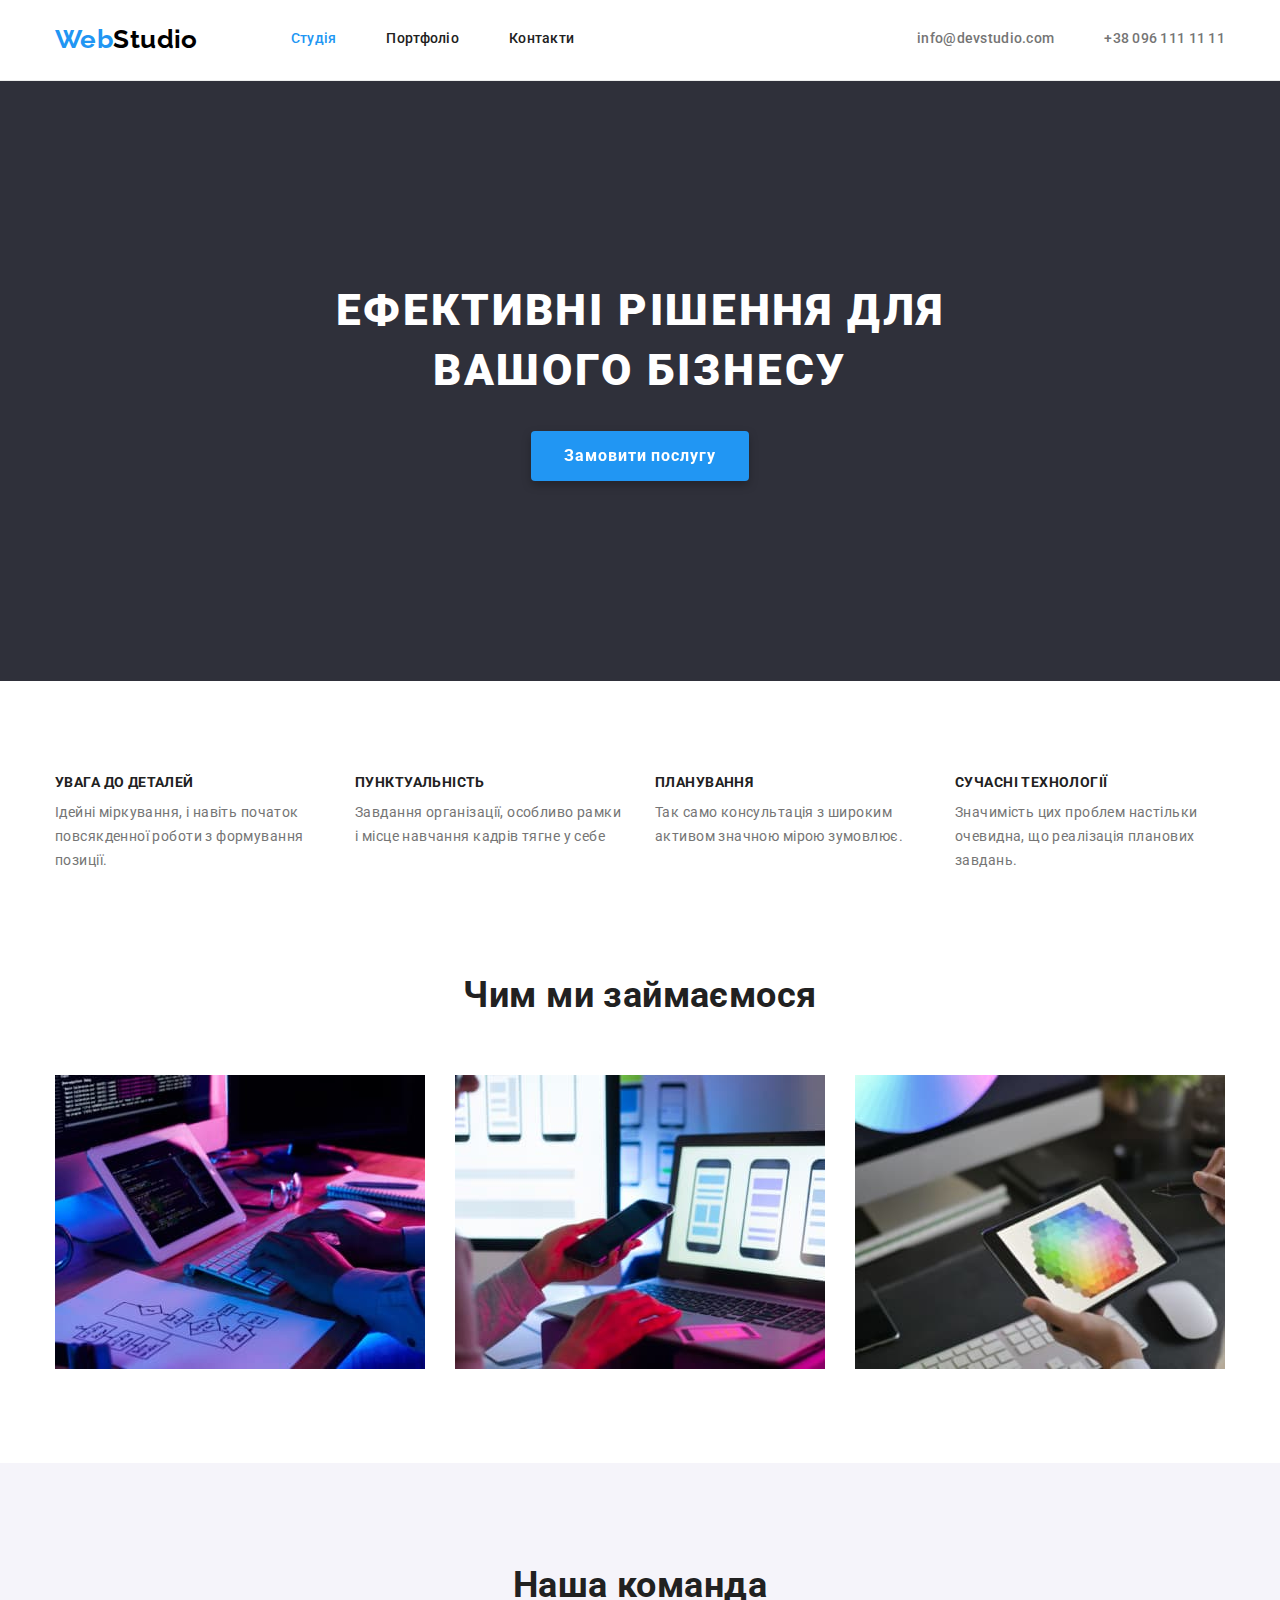
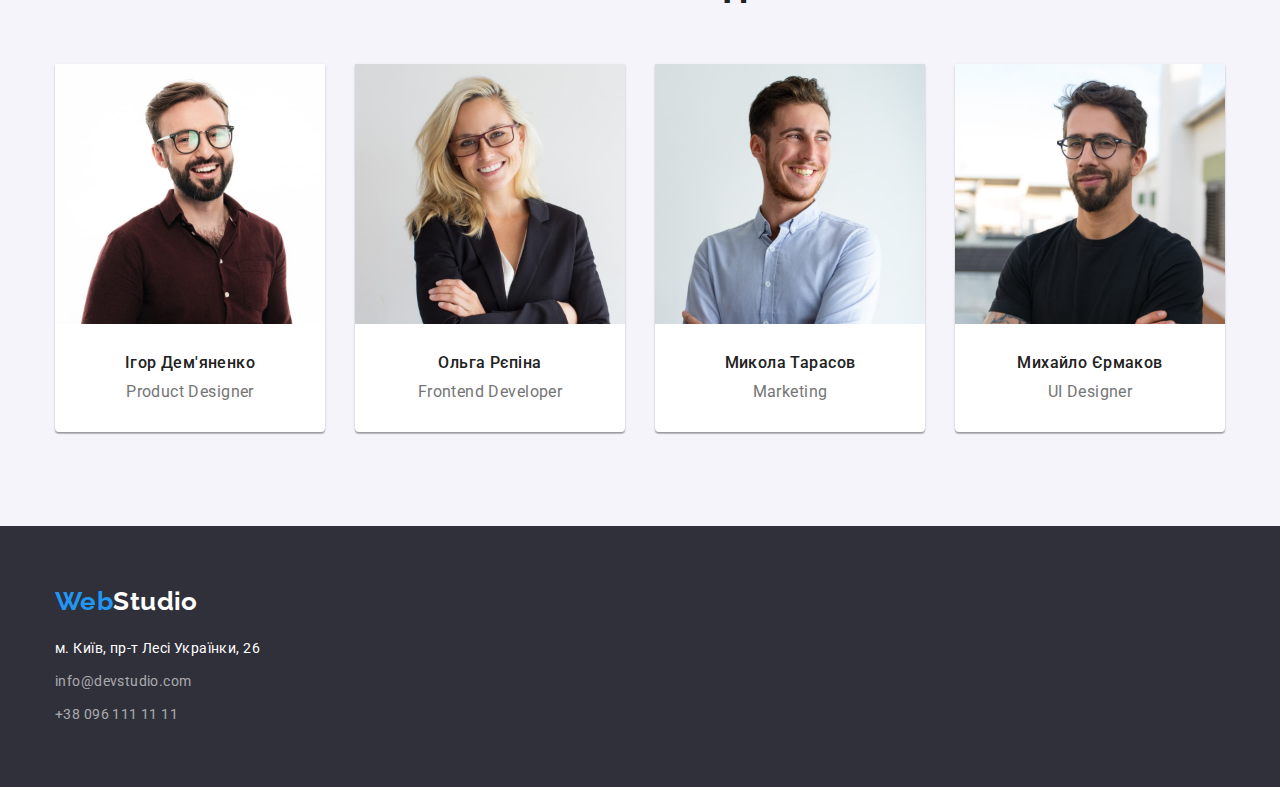
==== index.html @ bf93a86b "Initial commit" ====
<!DOCTYPE html>
<html lang="uk">
  <head>
    <meta charset="UTF-8" />
    <meta http-equiv="X-UA-Compatible" content="IE=edge" />
    <meta name="viewport" content="width=device-width, initial-scale=1.0" />
    <title>WebStudio</title>
    <link rel="preconnect" href="https://fonts.googleapis.com" />
    <link rel="preconnect" href="https://fonts.gstatic.com" crossorigin />
    <link
      href="https://fonts.googleapis.com/css2?family=Raleway:wght@700&family=Roboto:wght@400;500;700;900&display=swap"
      rel="stylesheet"
    />
    <link
      rel="stylesheet"
      href="https://cdnjs.cloudflare.com/ajax/libs/modern-normalize/1.1.0/modern-normalize.min.css"
    />
    <link rel="stylesheet" href="./css/styles.css" />
  </head>
  <body>
    <!-- Шапка сайту -->
    <header class="header">
      <div class="container header-items">
        <nav class="site-nav">
          <a href="./index.html" class="logo-header link"
            >Web<span class="logo-black">Studio</span></a
          >
          <ul class="site-nav-list list">
            <li class="site-nav-item">
              <a class="site-nav-link link current" href="./index.html"
                >Студія</a
              >
            </li>
            <li class="site-nav-item">
              <a class="site-nav-link link" href="./portfolio.html"
                >Портфоліо</a
              >
            </li>
            <li class="site-nav-item">
              <a class="site-nav-link link" href="">Контакти</a>
            </li>
          </ul>
        </nav>

        <ul class="contacts list">
          <li class="contact-item">
            <a class="contact-link link" href="mailto:info@devstudio.com"
              >info@devstudio.com</a
            >
          </li>
          <li class="contact-item">
            <a class="contact-link link" href="tell:+380961111111"
              >+38 096 111 11 11</a
            >
          </li>
        </ul>
      </div>
    </header>

    <!-- Основний і унікальний контент -->
    <main>
      <section class="hero section">
        <div class="container">
          <h1 class="hero-title">Ефективні рішення для вашого бізнесу</h1>
          <button type="button" class="btn hero-button">
            Замовити послугу
          </button>
        </div>
      </section>

      <section class="section">
        <div class="container">
          <h2 class="section-title visually-hidden">Наші переваги</h2>
          <ul class="features list">
            <li class="features-item">
              <h3 class="features-title">УВАГА ДО ДЕТАЛЕЙ</h3>
              <p class="features-text">
                Ідейні міркування, і навіть початок повсякденної роботи з
                формування позиції.
              </p>
            </li>
            <li class="features-item">
              <h3 class="features-title">ПУНКТУАЛЬНІСТЬ</h3>
              <p class="features-text">
                Завдання організації, особливо рамки і місце навчання кадрів
                тягне у себе
              </p>
            </li>
            <li class="features-item">
              <h3 class="features-title">ПЛАНУВАННЯ</h3>
              <p class="features-text">
                Так само консультація з широким активом значною мірою зумовлює.
              </p>
            </li>
            <li class="features-item">
              <h3 class="features-title">СУЧАСНІ ТЕХНОЛОГІЇ</h3>
              <p class="features-text">
                Значимість цих проблем настільки очевидна, що реалізація
                планових завдань.
              </p>
            </li>
          </ul>
        </div>
      </section>

      <section class="section work">
        <div class="container">
          <h2 class="section-title">Чим ми займаємося</h2>
          <ul class="work-list list">
            <li class="work-item">
              <img
                src="./images/box-1.jpg"
                alt="пише код на комп'ютері"
                width="370"
              />
            </li>
            <li class="work-item">
              <img
                src="./images/box-2.jpg"
                alt="обирає мобільний інтерфейс"
                width="370"
              />
            </li>
            <li class="work-item">
              <img
                src="./images/box-3.jpg"
                alt="обирає колір на планшеті"
                width="370"
              />
            </li>
          </ul>
        </div>
      </section>

      <section class="section team">
        <div class="container">
          <h2 class="section-title">Наша команда</h2>
          <ul class="team-list list">
            <li class="team-item">
              <img
                class="team-img"
                src="./images/team-1.jpg"
                alt="фото 1"
                width="270"
              />
              <div class="team-card">
                <h3 class="team-name">Ігор Дем'яненко</h3>
                <p class="team-title" lang="en">Product Designer</p>
              </div>
            </li>
            <li class="team-item">
              <img
                class="team-img"
                src="./images/team-2.jpg"
                alt="фото 2"
                width="270"
              />
              <div class="team-card">
                <h3 class="team-name">Ольга Рєпіна</h3>
                <p class="team-title" lang="en">Frontend Developer</p>
              </div>
            </li>
            <li class="team-item">
              <img
                class="team-img"
                src="./images/team-3.jpg"
                alt="фото 3"
                width="270"
              />
              <div class="team-card">
                <h3 class="team-name">Микола Тарасов</h3>
                <p class="team-title" lang="en">Marketing</p>
              </div>
            </li>
            <li class="team-item">
              <img
                class="team-img"
                src="./images/team-4.jpg"
                alt="фото 4"
                width="270"
              />
              <div class="team-card">
                <h3 class="team-name">Михайло Єрмаков</h3>
                <p class="team-title" lang="en">UI Designer</p>
              </div>
            </li>
          </ul>
        </div>
      </section>
    </main>

    <!-- Футер -->
    <footer class="footer">
      <div class="container">
        <a href="./index.html" class="logo-footer link"
          >Web<span class="logo-white">Studio</span></a
        >
        <address class="address">
          <ul class="address-list list">
            <li class="address-item">
              <a
                class="address-link primary link"
                href="https://goo.gl/maps/5jb4CAZ57KKGYozQA"
                target="_blank"
                rel="noopener noreferrer nofollow"
                >м. Київ, пр-т Лесі Українки, 26</a
              >
            </li>
            <li class="address-item">
              <a
                class="address-link secondary link"
                href="mailto:info@devstudio.com"
                >info@devstudio.com</a
              >
            </li>
            <li class="address-item">
              <a class="address-link secondary link" href="tell:+380961111111"
                >+38 096 111 11 11</a
              >
            </li>
          </ul>
        </address>
      </div>
    </footer>
  </body>
</html>
---- css/styles.css ----
:root {
  --header-bg: #ffffff;
  --header-frame: #ececec;
  --logo-black: #000000;
  --primary-text-color: #757575;
  --secondary-text-color: #212121;
  --accent-color: #2196f3;
  /* --figma-bg: #f5f5f5; */
  --secondary-bg: #f5f4fa;
  --container-bg: #eeeeee;
  --footer-bg: #2f303a;
  --text-footer-color: rgba(255, 255, 255, 0.6);
}

/* * {
  outline: 1px solid tomato;
} */

body {
  background-color: var(--header-bg);
  color: var(--primary-text-color);

  font-family: Roboto, sans-serif;
  font-size: 14px;
  letter-spacing: 0.03em;
}

/* класи утиліти */

.container {
  width: 1200px;
  padding: 0 15px;
  margin: 0 auto;
}

h1,
h2,
h3,
h4,
h5,
h6,
p {
  margin: 0;
}

ul,
ol {
  margin: 0;
  padding-left: 0;
}

img {
  display: block;
}

.list {
  list-style: none;
}

.link {
  text-decoration: none;
}

.visually-hidden {
  position: absolute;
  width: 1px;
  height: 1px;
  margin: -1px;
  border: 0;
  padding: 0;

  white-space: nowrap;
  clip-path: inset(100%);
  clip: rect(0 0 0 0);
  overflow: hidden;
}

.btn {
  display: inline-block;
  border: 1px solid transparent;
  border-radius: 4px;

  font-family: inherit;
  font-size: 16px;
  text-align: center;
  cursor: pointer;
}

.section {
  padding-top: 94px;
  padding-bottom: 94px;
  background-color: var(--header-bg);
}

/* хедер */
.header {
  background-color: var(--header-bg);
  border-bottom: 1px solid var(--header-frame);
  padding-top: 24px;
  padding-bottom: 25px;
}

.header-items {
  display: flex;
  justify-content: space-between;
  align-items: center;
}

/* логотип */

.logo-header {
  display: block;
  margin-right: 93px;

  font-family: Raleway, sans-serif;
  color: var(--accent-color);
  font-weight: 700;
  font-size: 26px;
  line-height: 1.19;
}

.logo-black {
  color: var(--logo-black);
}

/* навігація і контакти */

.site-nav {
  display: flex;
  align-items: center;
}

.site-nav-list {
  display: flex;
  gap: 50px;
}

/* .site-nav-item:not(:last-child) {
  margin-right: 50px;
} */

.site-nav-link.link {
  display: block;

  color: var(--secondary-text-color);
  font-weight: 500;
  line-height: 1.14;
  letter-spacing: 0.02em;
  /* padding-top: 7.5px;
  padding-bottom: 7.5px; */
}

.site-nav-link:hover,
.site-nav-link:focus {
  color: var(--accent-color);
}

.site-nav-link.current {
  color: var(--accent-color);
}

.contacts {
  display: flex;
  gap: 50px;
}

/* .contact-item:not(:last-child) {
  margin-right: 50px;
} */

.contact-link {
  display: block;
  /* padding-top: 32px;
  padding-bottom: 32px; */

  color: var(--primary-text-color);
  font-weight: 500;
  line-height: 1.14;
  letter-spacing: 0.02em;
}

.contact-link:hover,
.contact-link:focus {
  color: var(--accent-color);
}

/* секція hero */

.hero {
  background-color: var(--footer-bg);
  text-align: center;
  padding-top: 200px;
  padding-bottom: 200px;
}

.hero-title {
  margin-bottom: 30px;
  width: 696px;
  margin-left: auto;
  margin-right: auto;

  color: var(--header-bg);
  font-weight: 900;
  font-size: 44px;
  line-height: 1.36;
  letter-spacing: 0.06em;
  text-transform: uppercase;
}

.hero-button {
  padding: 10px 32px;
  min-width: 216px;
  margin: 0 auto;

  background-color: var(--accent-color);
  color: var(--header-bg);
  /* box-shadow: 0px 4px 4px rgba(0, 0, 0, 0.15); */
  filter: drop-shadow(0px 4px 4px rgba(0, 0, 0, 0.25));

  font-weight: 700;
  line-height: 1.8;
  display: flex;
  letter-spacing: 0.06em;
}

/* секції Наші переваги і Чим ми займаємося */

.section-title {
  margin-bottom: 50px;

  color: var(--secondary-text-color);
  font-size: 36px;
  line-height: 1.6;
  text-align: center;
}

.features {
  display: flex;
  gap: 30px;
}

.features-item {
  max-width: 270px;
}

.features-title {
  margin-bottom: 10px;
  color: var(--secondary-text-color);
  font-size: 14px;
  line-height: 1.14;
  text-transform: uppercase;
}

.features-text {
  line-height: 1.71;
}

.section.work {
  padding-top: 0;
}

.work-list {
  display: flex;
  gap: 30px;
}

/* секція Команда */

.section.team {
  background-color: var(--secondary-bg);
}

.team-list {
  display: flex;
  gap: 30px;
}

.team-item {
  background-color: var(--header-bg);
  box-shadow: 0px 1px 3px rgba(0, 0, 0, 0.12), 0px 1px 1px rgba(0, 0, 0, 0.14),
    0px 2px 1px rgba(0, 0, 0, 0.2);
  border-radius: 0px 0px 4px 4px;
}

.team-card {
  padding-top: 30px;
  padding-bottom: 30px;
  text-align: center;
}

.team-name {
  margin-bottom: 10px;
  color: var(--secondary-text-color);
  font-weight: 500;
  font-size: 16px;
  line-height: 1.18;
  /* text-align: center; */
}

.team-title {
  font-size: 16px;
  line-height: 1.18;
  /* text-align: center; */
}

/* секція Портфоліо */

.projects-filter {
  display: flex;
  justify-content: center;
  gap: 8px;
  margin-bottom: 50px;
}

/* .projects-item-button:not(:last-child) {
    margin-right: 8px;
  } */

.projects-button {
  padding: 6px 22px;
  min-width: fit-content;

  background-color: var(--secondary-bg);
  color: var(--secondary-text-color);
  font-weight: 500;
  line-height: 1.6;
  letter-spacing: 0.03em;
}

.projects-button:hover,
.projects-button:focus {
  box-shadow: 0px 4px 4px rgba(0, 0, 0, 0.25);
}

.projects-button.current {
  background-color: var(--accent-color);
  color: var(--header-bg);
}

.project-list {
  display: flex;
  flex-wrap: wrap;
  gap: 30px;
}

.project-item {
  flex-basis: ((100%-60px)-3);
}

.project-item:hover,
.project-item:focus {
  filter: drop-shadow(0px 4px 4px rgba(0, 0, 0, 0.25))
    drop-shadow(0px 4px 4px rgba(0, 0, 0, 0.25));
}

.project-link {
  display: block;
}

.project-description {
  padding: 20px 24px;
  border: 1px solid var(--container-bg);
  border-top: transparent;
  background-color: var(--header-bg);
}

.project-title {
  margin-bottom: 4px;
  color: var(--secondary-text-color);
  font-size: 18px;
  line-height: 2;
  letter-spacing: 0.06em;
}

.project-type {
  font-size: 16px;
  line-height: 1.8;
  color: var(--primary-text-color);
}

/* футер */

.footer {
  padding-top: 60px;
  padding-bottom: 60px;
  background-color: var(--footer-bg);
}

.logo-footer {
  display: block;
  margin-bottom: 20px;

  font-family: Raleway, sans-serif;
  color: var(--accent-color);
  font-weight: 700;
  font-size: 26px;
  line-height: 1.19;
}

.logo-white {
  color: var(--header-bg);
}

.address-item:not(:last-child) {
  margin-bottom: 9px;
}

.address-link {
  font-style: normal;
  line-height: 1.71;
}

.address-link.primary {
  color: var(--header-bg);
}

.address-link.secondary {
  color: var(--text-footer-color);
}

.address-link.primary:hover,
.address-link.primary:focus {
  color: var(--accent-color);
}

.address-link.secondary:hover,
.address-link.secondary:focus {
  color: var(--accent-color);
}
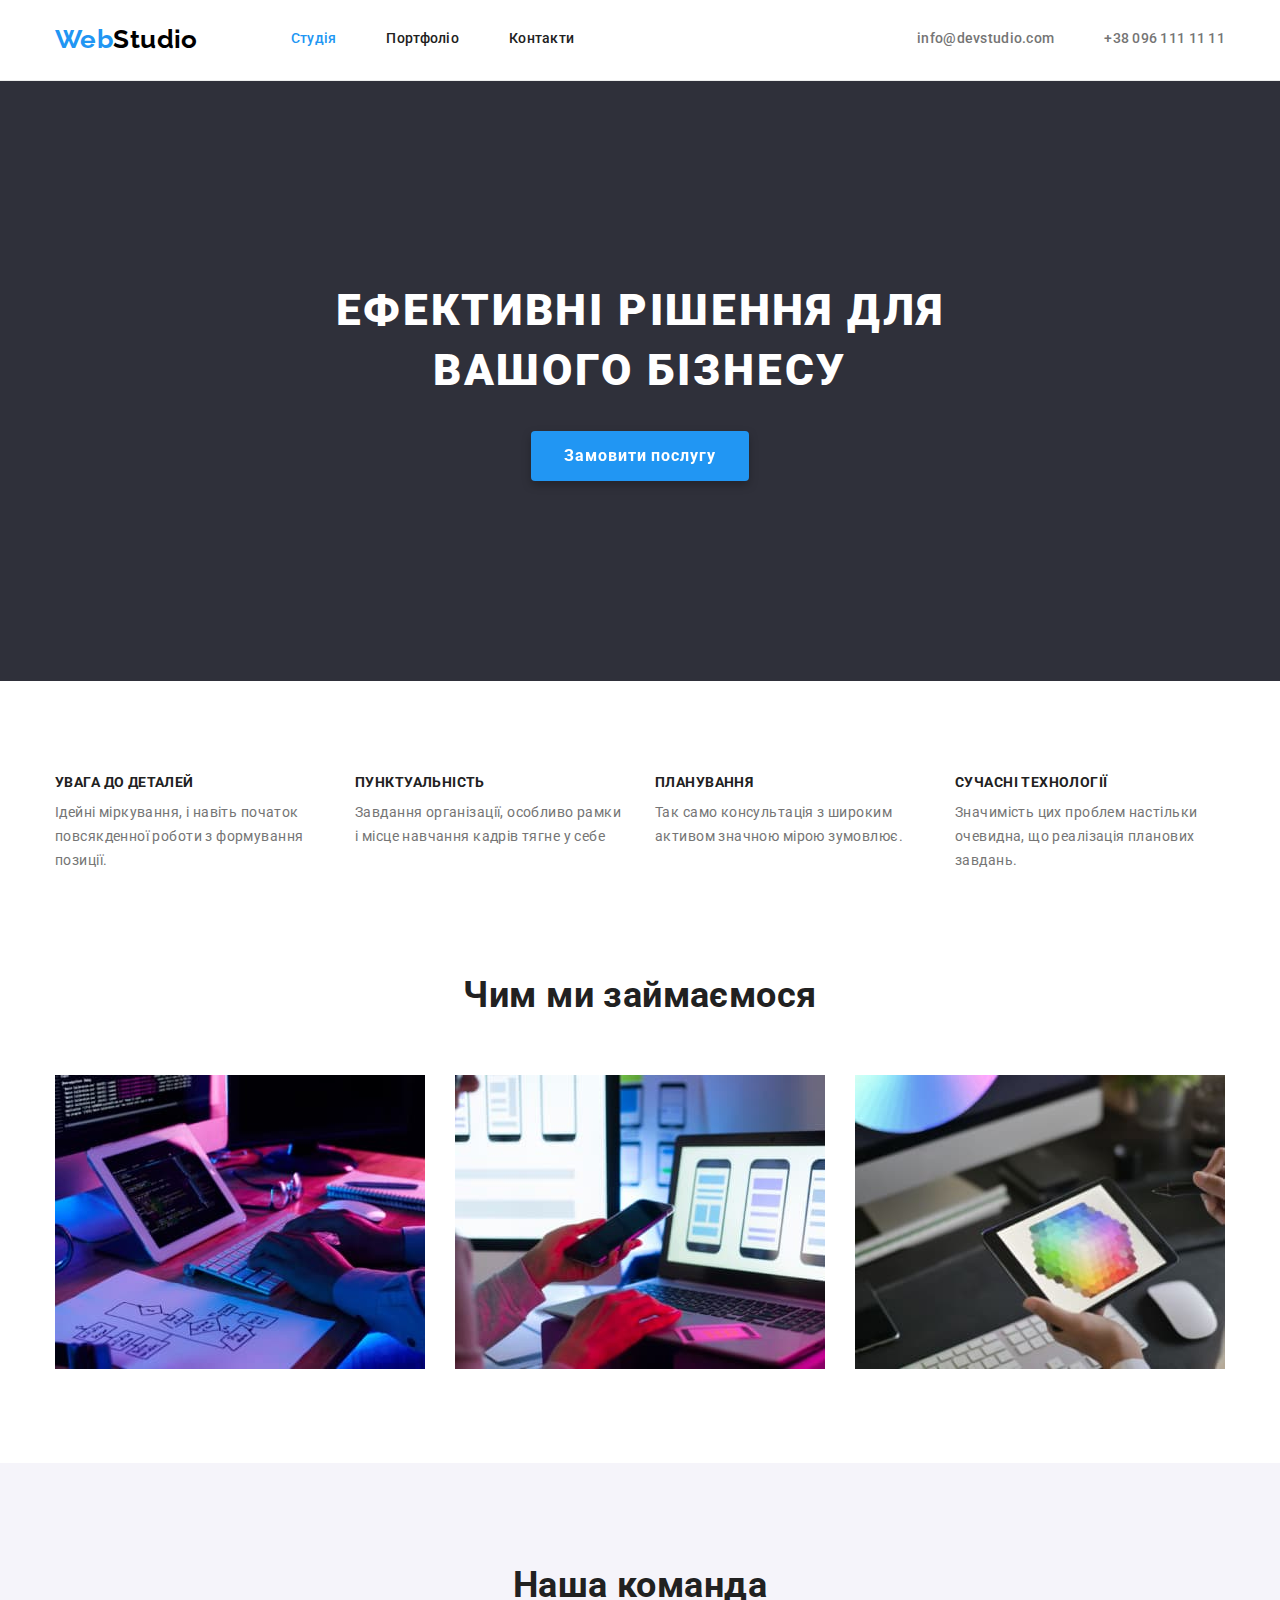
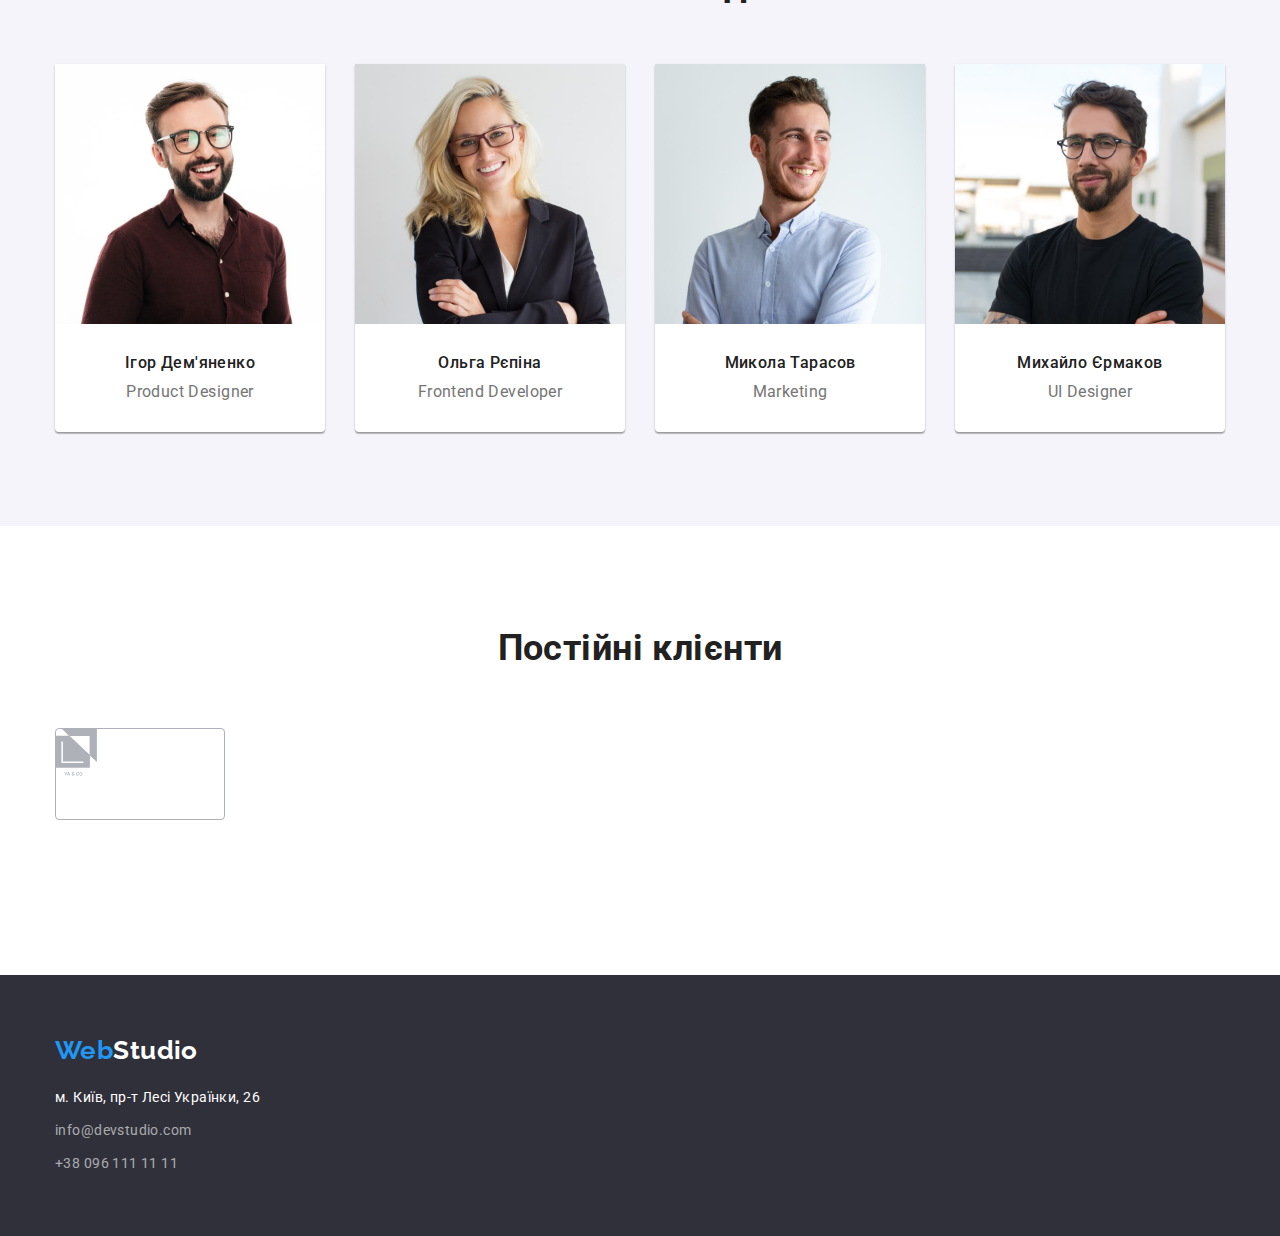
==== commit b52aca02: "Додає секцію Клієнти" ====
--- a/index.html
+++ b/index.html
@@ -187,6 +187,57 @@
           </ul>
         </div>
       </section>
+      <section class="section clients">
+        <div class="container">
+          <h2 class="section-title">Постійні клієнти</h2>
+          <ul class="clients-list list">
+            <li class="client-item">
+              <a href=" ">
+                <div class="client-box">
+                  <svg class="client-icon" width="41" height="47">
+                    <use href="./images/symbol-defs.svg#icon-client-1"></use>
+                  </svg>
+                </div>
+              </a>
+            </li>
+            <li>
+              <a href="">
+                <div>
+                  <svg></svg>
+                </div>
+              </a>
+            </li>
+            <li>
+              <a href="">
+                <div>
+                  <svg></svg>
+                </div>
+              </a>
+            </li>
+            <li>
+              <a href="">
+                <div>
+                  <svg></svg>
+                </div>
+              </a>
+            </li>
+            <li>
+              <a href="">
+                <div>
+                  <svg></svg>
+                </div>
+              </a>
+            </li>
+            <li>
+              <a href="">
+                <div>
+                  <svg></svg>
+                </div>
+              </a>
+            </li>
+          </ul>
+        </div>
+      </section>
     </main>
 
     <!-- Футер -->
--- a/css/styles.css
+++ b/css/styles.css
@@ -303,6 +303,22 @@
   /* text-align: center; */
 }
 
+/* клієнти */
+
+.clients-list {
+  display: flex;
+}
+
+.client-item {
+}
+
+.client-box {
+  width: 170px;
+  height: 92px;
+  border: 1px solid #afb1b8;
+  border-radius: 4px;
+}
+
 /* секція Портфоліо */
 
 .projects-filter {
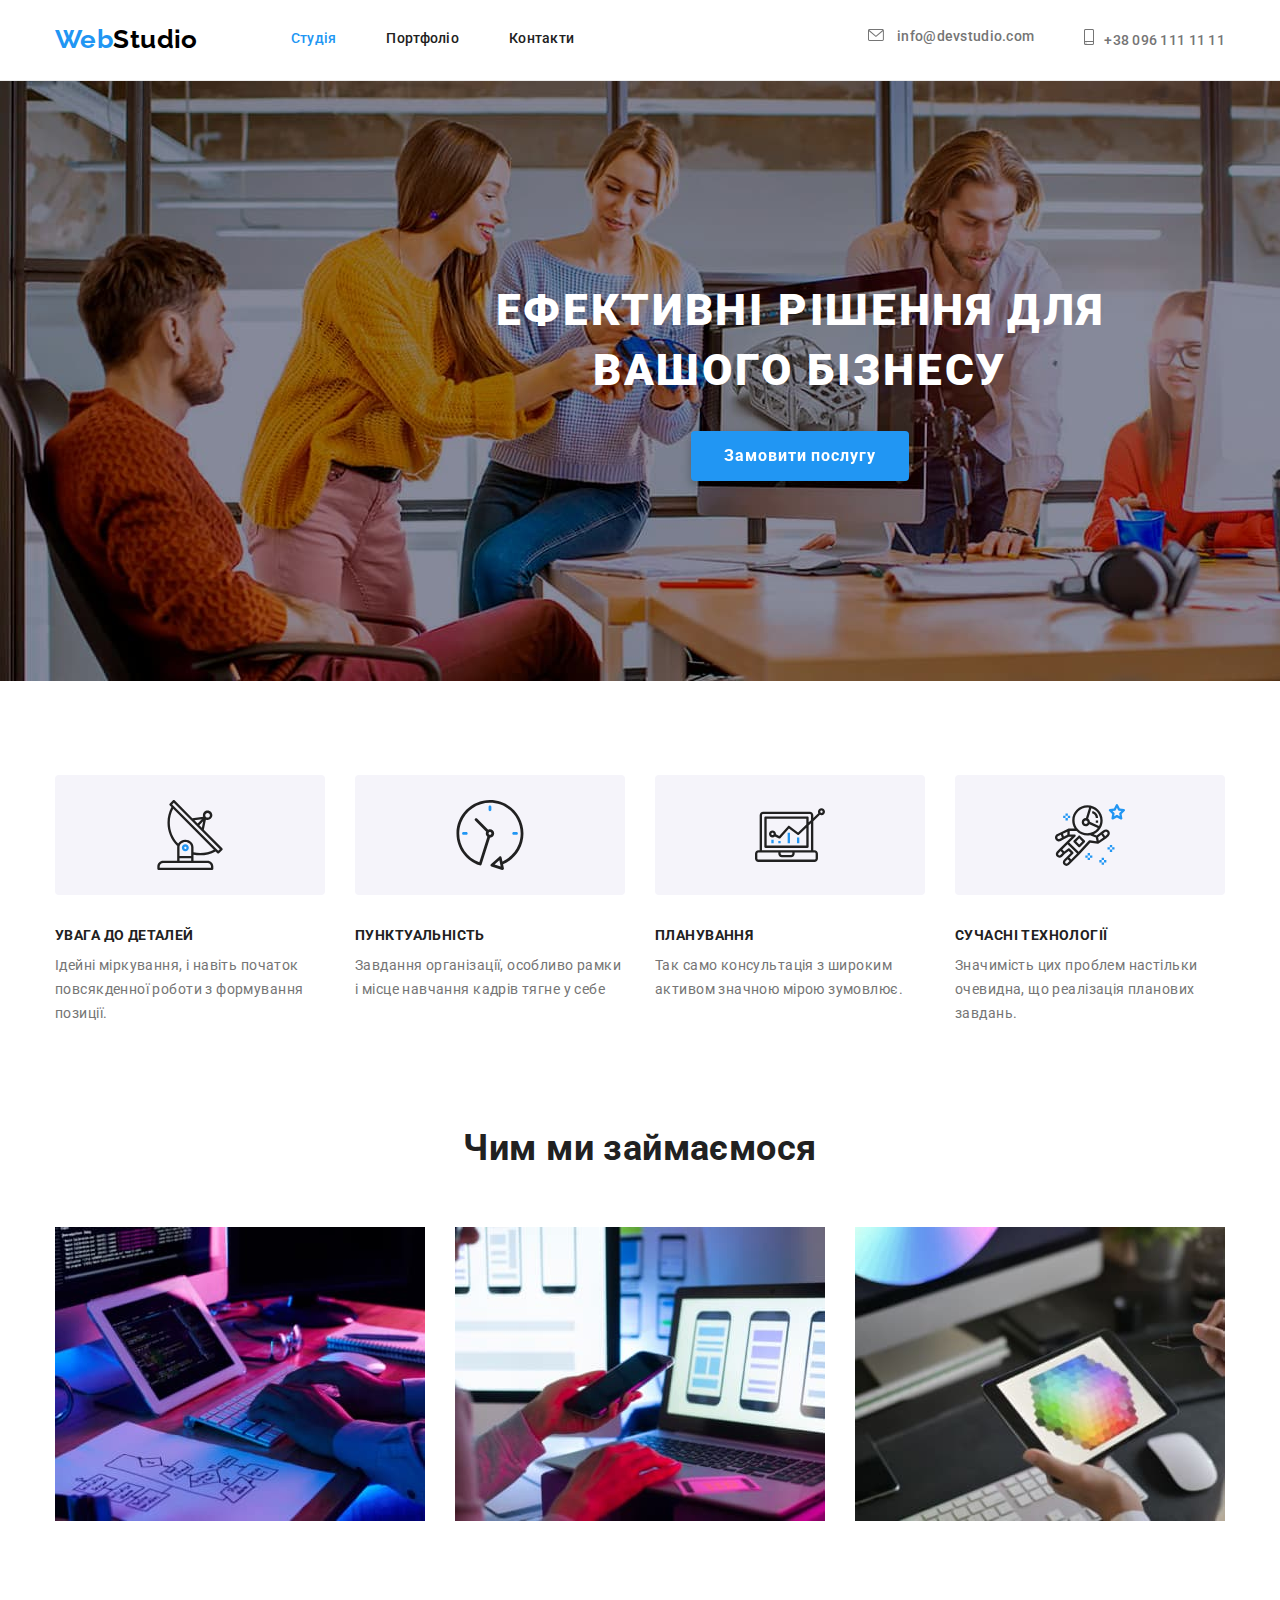
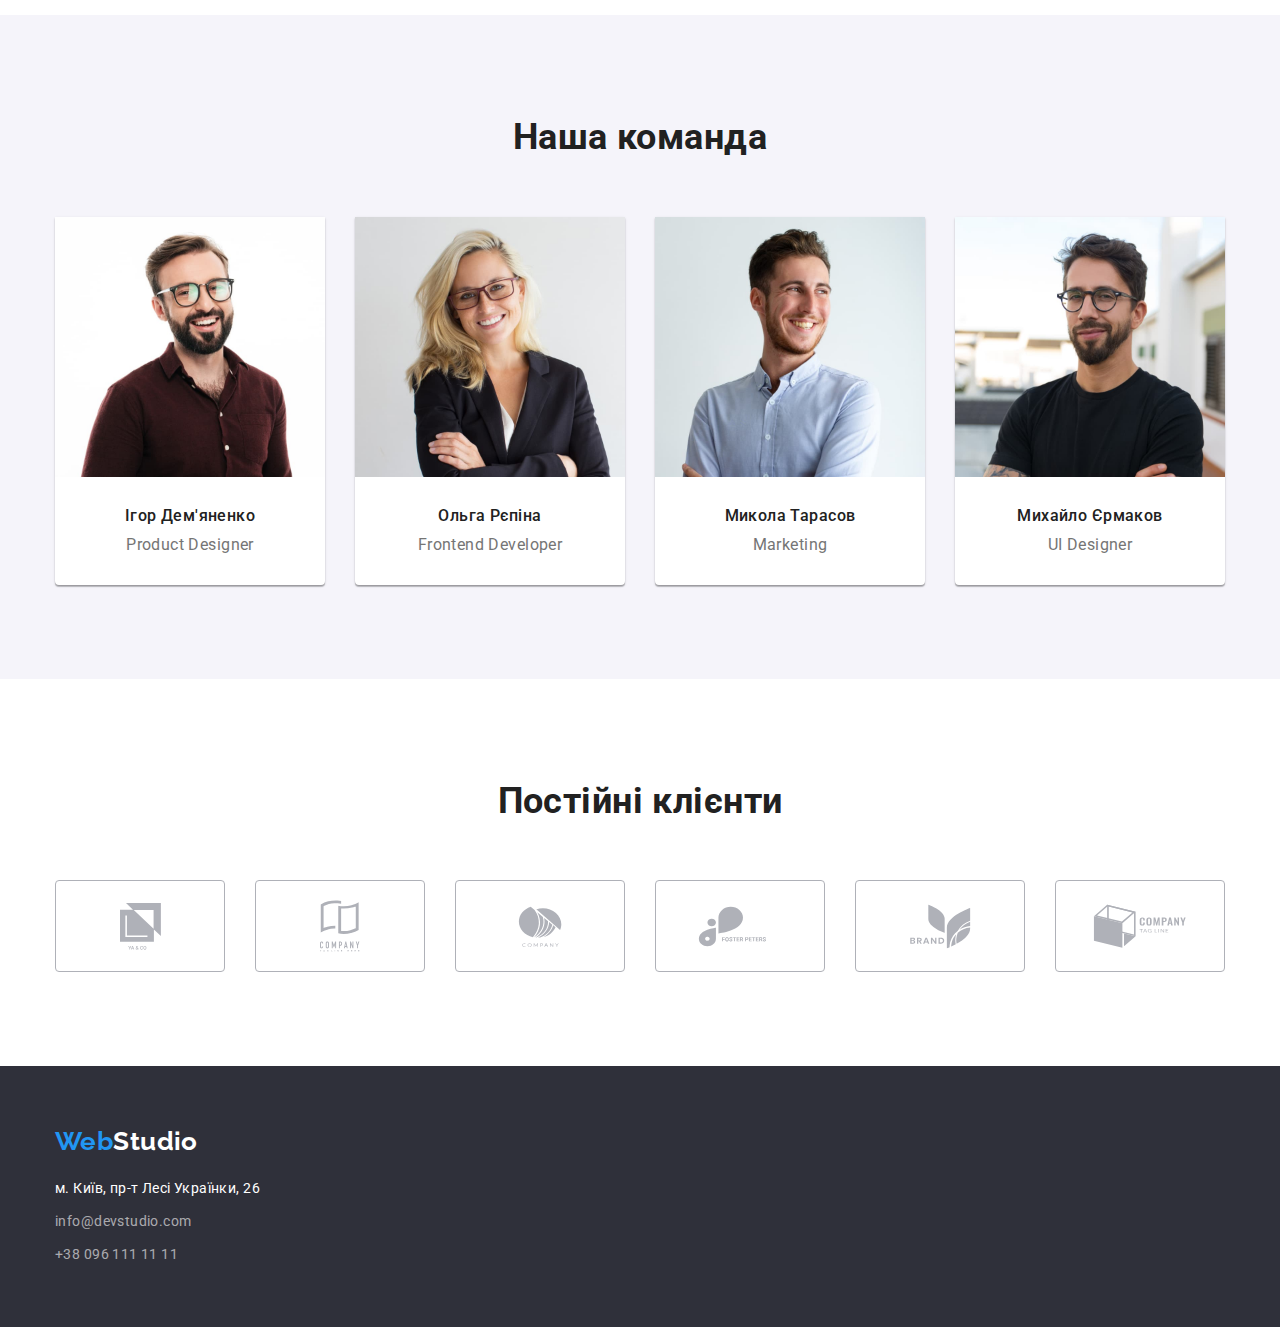
==== commit 516f62ec: "Додає header, features, clients" ====
--- a/index.html
+++ b/index.html
@@ -45,11 +45,16 @@
         <ul class="contacts list">
           <li class="contact-item">
             <a class="contact-link link" href="mailto:info@devstudio.com"
-              >info@devstudio.com</a
+              ><svg class="contact-icon" width="16" height="12">
+                <use href="./images/symbol-defs.svg#icon-envelope"></use>
+              </svg>
+              info@devstudio.com</a
             >
           </li>
           <li class="contact-item">
             <a class="contact-link link" href="tell:+380961111111"
+              ><svg class="contact-icon" width="10" height="16">
+                <use href="./images/symbol-defs.svg#icon-smartphone"></use></svg
               >+38 096 111 11 11</a
             >
           </li>
@@ -59,8 +64,8 @@
 
     <!-- Основний і унікальний контент -->
     <main>
-      <section class="hero section">
-        <div class="container">
+      <section class="hero">
+        <div class="thumb">
           <h1 class="hero-title">Ефективні рішення для вашого бізнесу</h1>
           <button type="button" class="btn hero-button">
             Замовити послугу
@@ -73,6 +78,13 @@
           <h2 class="section-title visually-hidden">Наші переваги</h2>
           <ul class="features list">
             <li class="features-item">
+              <svg class="features-img">
+                <use
+                  href="./images/symbol-defs.svg#icon-satellite-features"
+                  width="70"
+                  height="70"
+                ></use>
+              </svg>
               <h3 class="features-title">УВАГА ДО ДЕТАЛЕЙ</h3>
               <p class="features-text">
                 Ідейні міркування, і навіть початок повсякденної роботи з
@@ -80,6 +92,13 @@
               </p>
             </li>
             <li class="features-item">
+              <svg class="features-img">
+                <use
+                  href="./images/symbol-defs.svg#icon-clock-features"
+                  width="70"
+                  height="70"
+                ></use>
+              </svg>
               <h3 class="features-title">ПУНКТУАЛЬНІСТЬ</h3>
               <p class="features-text">
                 Завдання організації, особливо рамки і місце навчання кадрів
@@ -87,12 +106,26 @@
               </p>
             </li>
             <li class="features-item">
+              <svg class="features-img">
+                <use
+                  href="./images/symbol-defs.svg#icon-diagram-features"
+                  width="70"
+                  height="70"
+                ></use>
+              </svg>
               <h3 class="features-title">ПЛАНУВАННЯ</h3>
               <p class="features-text">
                 Так само консультація з широким активом значною мірою зумовлює.
               </p>
             </li>
             <li class="features-item">
+              <svg class="features-img">
+                <use
+                  href="./images/symbol-defs.svg#icon-astronaut-features"
+                  width="70"
+                  height="70"
+                ></use>
+              </svg>
               <h3 class="features-title">СУЧАСНІ ТЕХНОЛОГІЇ</h3>
               <p class="features-text">
                 Значимість цих проблем настільки очевидна, що реалізація
@@ -187,52 +220,51 @@
           </ul>
         </div>
       </section>
+
       <section class="section clients">
         <div class="container">
           <h2 class="section-title">Постійні клієнти</h2>
           <ul class="clients-list list">
             <li class="client-item">
-              <a href=" ">
-                <div class="client-box">
-                  <svg class="client-icon" width="41" height="47">
-                    <use href="./images/symbol-defs.svg#icon-client-1"></use>
-                  </svg>
-                </div>
-              </a>
-            </li>
-            <li>
-              <a href="">
-                <div>
-                  <svg></svg>
-                </div>
-              </a>
-            </li>
-            <li>
-              <a href="">
-                <div>
-                  <svg></svg>
-                </div>
-              </a>
-            </li>
-            <li>
-              <a href="">
-                <div>
-                  <svg></svg>
-                </div>
-              </a>
-            </li>
-            <li>
-              <a href="">
-                <div>
-                  <svg></svg>
-                </div>
-              </a>
-            </li>
-            <li>
-              <a href="">
-                <div>
-                  <svg></svg>
-                </div>
+              <a class="client-link link" href=" ">
+                <svg class="client-icon" width="41" height="47">
+                  <use href="./images/symbol-defs.svg#icon-client-1"></use>
+                </svg>
+              </a>
+            </li>
+            <li class="client-item">
+              <a class="client-link link" href=" ">
+                <svg class="client-icon" width="40" height="52">
+                  <use href="./images/symbol-defs.svg#icon-client-2"></use>
+                </svg>
+              </a>
+            </li>
+            <li class="client-item">
+              <a class="client-link link" href=" ">
+                <svg class="client-icon" width="44" height="41">
+                  <use href="./images/symbol-defs.svg#icon-client-3"></use>
+                </svg>
+              </a>
+            </li>
+            <li class="client-item">
+              <a class="client-link link" href=" ">
+                <svg class="client-icon" width="85" height="41">
+                  <use href="./images/symbol-defs.svg#icon-client-4"></use>
+                </svg>
+              </a>
+            </li>
+            <li class="client-item">
+              <a class="client-link link" href=" ">
+                <svg class="client-icon" width="63" height="45">
+                  <use href="./images/symbol-defs.svg#icon-client-5"></use>
+                </svg>
+              </a>
+            </li>
+            <li class="client-item">
+              <a class="client-link link" href=" ">
+                <svg class="client-icon" width="94" height="44">
+                  <use href="./images/symbol-defs.svg#icon-client-6"></use>
+                </svg>
               </a>
             </li>
           </ul>
--- a/css/styles.css
+++ b/css/styles.css
@@ -8,8 +8,10 @@
   /* --figma-bg: #f5f5f5; */
   --secondary-bg: #f5f4fa;
   --container-bg: #eeeeee;
+  --client-section-grey: #afb1b8;
   --footer-bg: #2f303a;
   --text-footer-color: rgba(255, 255, 255, 0.6);
+  --hero-bg: #c4c4c4;
 }
 
 /* * {
@@ -164,9 +166,9 @@
   gap: 50px;
 }
 
-/* .contact-item:not(:last-child) {
-  margin-right: 50px;
-} */
+.contact-item {
+  align-items: center;
+}
 
 .contact-link {
   display: block;
@@ -179,6 +181,11 @@
   letter-spacing: 0.02em;
 }
 
+.contact-icon {
+  --primary-text-color: currentColor;
+  margin-right: 10px;
+}
+
 .contact-link:hover,
 .contact-link:focus {
   color: var(--accent-color);
@@ -187,8 +194,24 @@
 /* секція hero */
 
 .hero {
-  background-color: var(--footer-bg);
+  background-color: var(--hero-bg);
   text-align: center;
+
+  /* padding-top: 200px;
+  padding-bottom: 200px; */
+}
+
+.thumb {
+  content: "";
+  display: block;
+  margin: 0 auto;
+  width: 1600px;
+  height: 600px;
+  background-image: url(../images/hero-bg-image.jpg);
+  background-size: contain;
+  background-repeat: no-repeat;
+  background-position: center;
+  /* background-color: rgba(47, 48, 58, 0.4); */
   padding-top: 200px;
   padding-bottom: 200px;
 }
@@ -243,6 +266,15 @@
   max-width: 270px;
 }
 
+.features-img {
+  width: 270px;
+  height: 120px;
+  background: #f5f4fa;
+  border-radius: 4px;
+  padding: 25px 100px;
+  margin-bottom: 30px;
+}
+
 .features-title {
   margin-bottom: 10px;
   color: var(--secondary-text-color);
@@ -294,29 +326,44 @@
   font-weight: 500;
   font-size: 16px;
   line-height: 1.18;
-  /* text-align: center; */
 }
 
 .team-title {
   font-size: 16px;
   line-height: 1.18;
-  /* text-align: center; */
 }
 
 /* клієнти */
 
 .clients-list {
   display: flex;
-}
-
-.client-item {
-}
-
-.client-box {
+  gap: 30px;
+}
+
+/* .client-item {
+  text-align: center;
+  padding: 10 px 106px;
+} */
+
+.client-link {
+  display: inline-flex;
+  justify-content: center;
+  align-items: center;
   width: 170px;
   height: 92px;
-  border: 1px solid #afb1b8;
+  border: 1px solid var(--client-section-grey);
   border-radius: 4px;
+  color: var(--client-section-grey);
+}
+
+.client-icon {
+  --color: currentColor;
+}
+
+.client-link:hover,
+.client-link:focus {
+  border-color: var(--accent-color);
+  color: var(--accent-color);
 }
 
 /* секція Портфоліо */
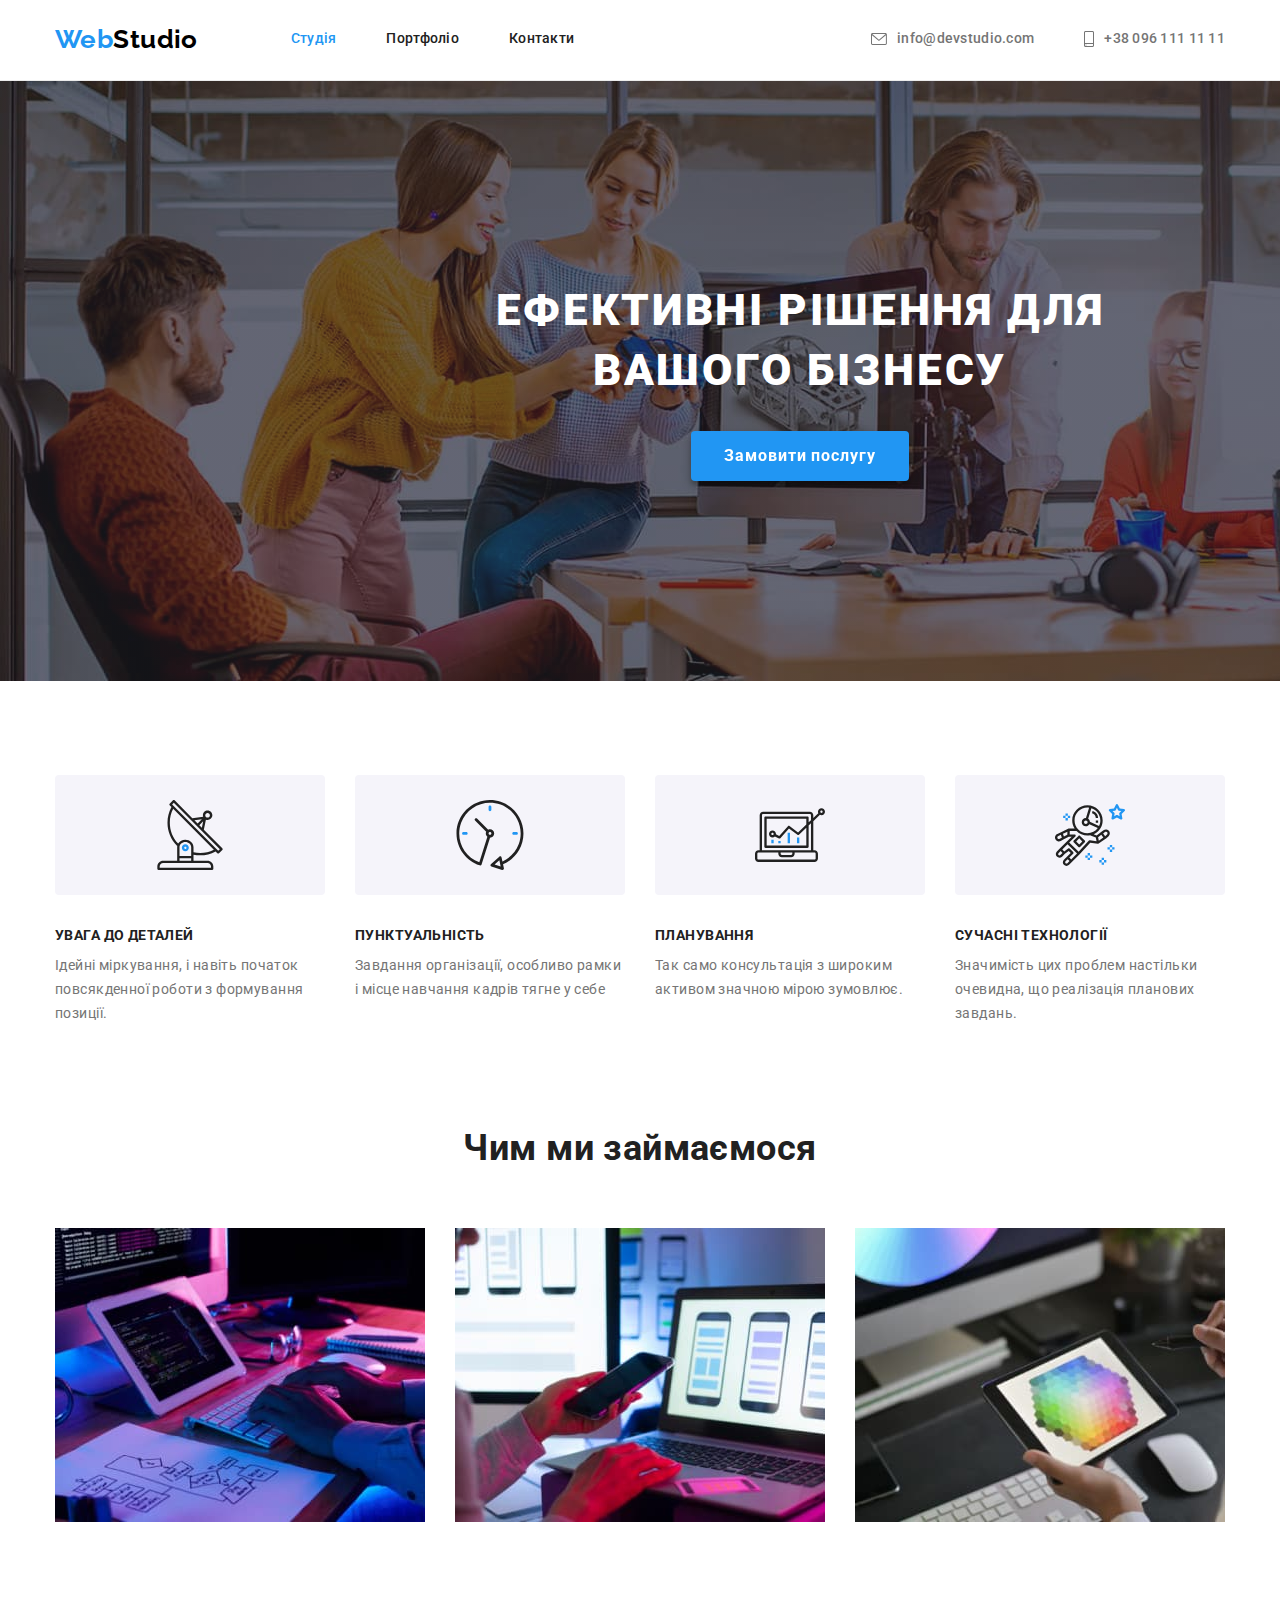
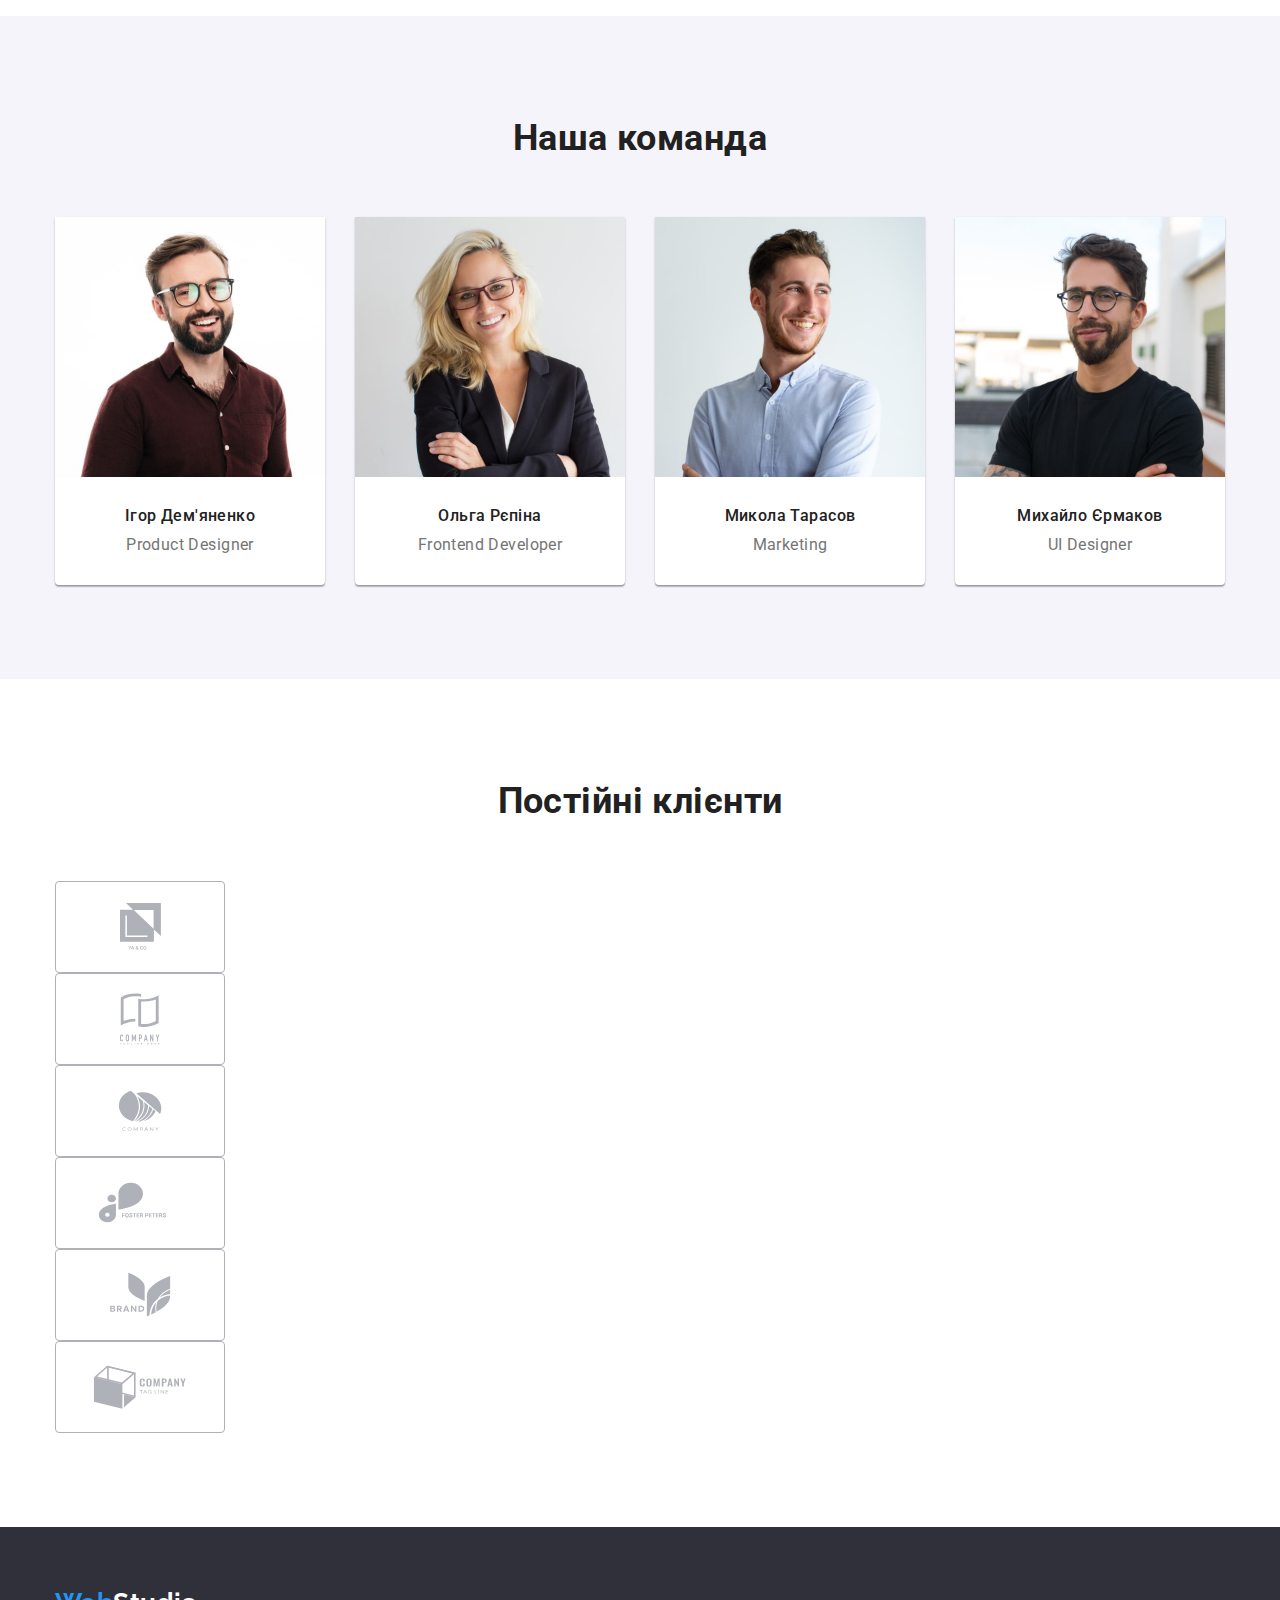
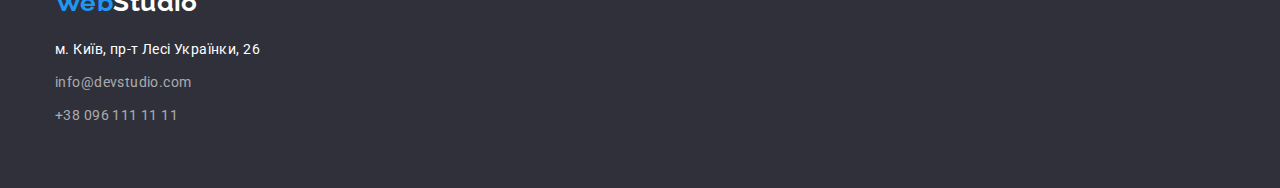
==== commit 69bbef18: "Додає оновлення" ====
--- a/index.html
+++ b/index.html
@@ -65,7 +65,7 @@
     <!-- Основний і унікальний контент -->
     <main>
       <section class="hero">
-        <div class="thumb">
+        <div class="hero-image">
           <h1 class="hero-title">Ефективні рішення для вашого бізнесу</h1>
           <button type="button" class="btn hero-button">
             Замовити послугу
--- a/css/styles.css
+++ b/css/styles.css
@@ -12,6 +12,7 @@
   --footer-bg: #2f303a;
   --text-footer-color: rgba(255, 255, 255, 0.6);
   --hero-bg: #c4c4c4;
+  --hero-bg-gradient: rgba(47, 48, 58, 0.4);
 }
 
 /* * {
@@ -171,9 +172,8 @@
 }
 
 .contact-link {
-  display: block;
-  /* padding-top: 32px;
-  padding-bottom: 32px; */
+  display: flex;
+  align-items: center;
 
   color: var(--primary-text-color);
   font-weight: 500;
@@ -196,24 +196,22 @@
 .hero {
   background-color: var(--hero-bg);
   text-align: center;
-
-  /* padding-top: 200px;
-  padding-bottom: 200px; */
-}
-
-.thumb {
-  content: "";
-  display: block;
-  margin: 0 auto;
+}
+
+.hero-image {
+  background-image: linear-gradient(
+      to right,
+      var(--hero-bg-gradient),
+      var(--hero-bg-gradient)
+    ),
+    url(../images/hero-bg-image.jpg);
   width: 1600px;
-  height: 600px;
-  background-image: url(../images/hero-bg-image.jpg);
   background-size: contain;
   background-repeat: no-repeat;
   background-position: center;
-  /* background-color: rgba(47, 48, 58, 0.4); */
   padding-top: 200px;
   padding-bottom: 200px;
+  margin: 0 auto;
 }
 
 .hero-title {
@@ -237,7 +235,7 @@
 
   background-color: var(--accent-color);
   color: var(--header-bg);
-  /* box-shadow: 0px 4px 4px rgba(0, 0, 0, 0.15); */
+  box-shadow: 0px 4px 4px rgba(0, 0, 0, 0.15);
   filter: drop-shadow(0px 4px 4px rgba(0, 0, 0, 0.25));
 
   font-weight: 700;
@@ -332,6 +330,12 @@
   font-size: 16px;
   line-height: 1.18;
 }
+
+.team-social-list {
+  display: flex;
+}
+
+.social-link
 
 /* клієнти */
 
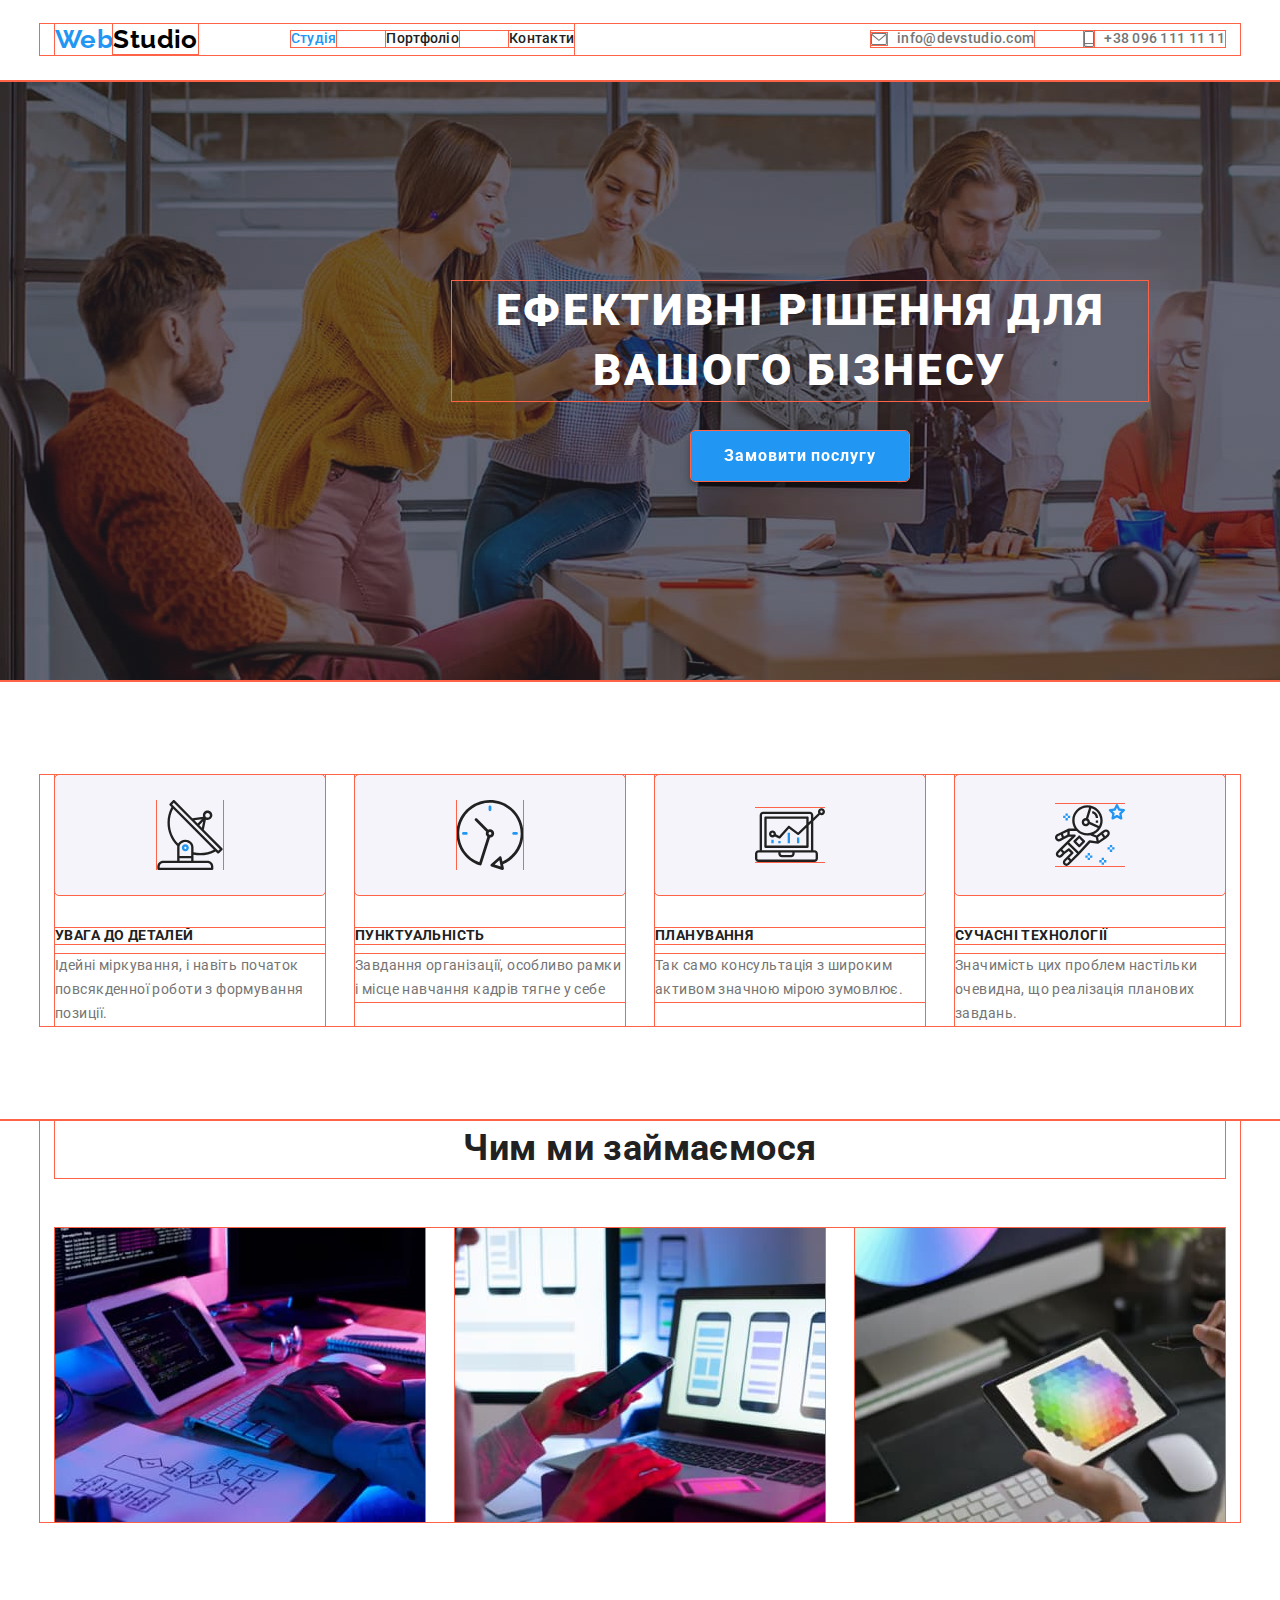
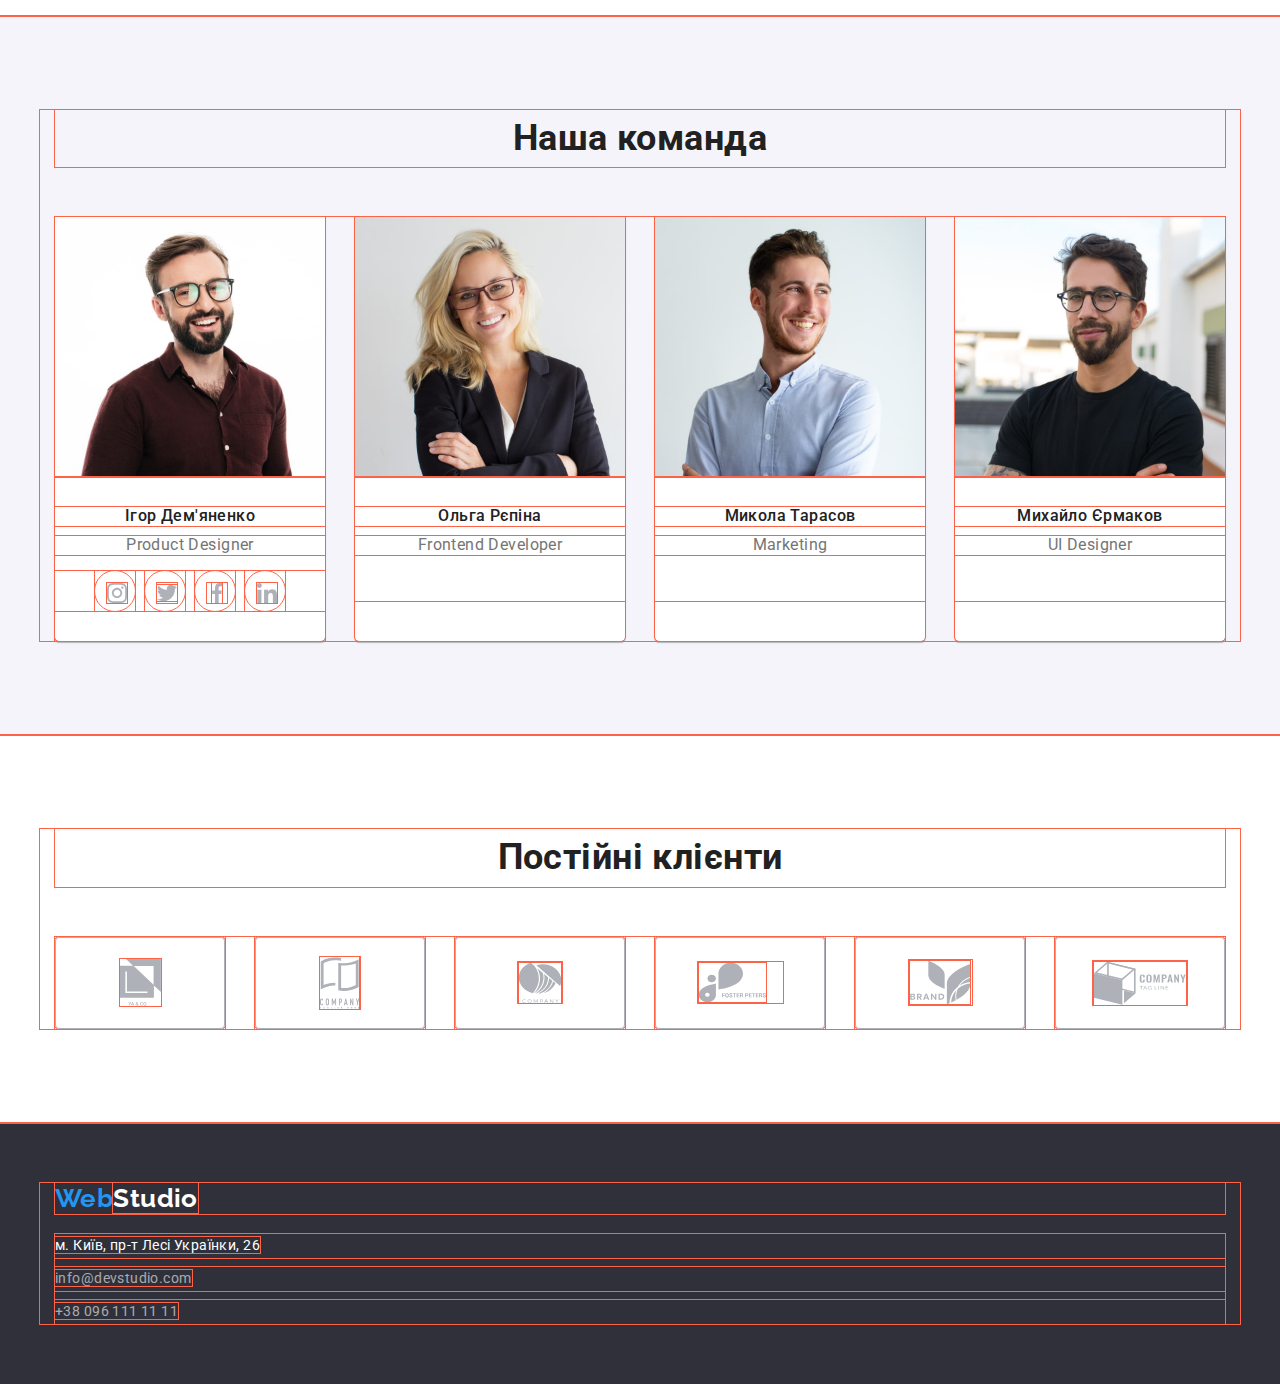
==== commit 3d344bcf: "Додає фон hero" ====
--- a/index.html
+++ b/index.html
@@ -179,6 +179,52 @@
               <div class="team-card">
                 <h3 class="team-name">Ігор Дем'яненко</h3>
                 <p class="team-title" lang="en">Product Designer</p>
+                <ul class="team-socials-list list">
+                  <li class="social-item">
+                    <a href="" class="social-link">
+                      <svg class="social-icon">
+                        <use
+                          href="./images/symbol-defs.svg#icon-instagram"
+                          width="20"
+                          height="20"
+                        ></use>
+                      </svg>
+                    </a>
+                  </li>
+                  <li class="social-item">
+                    <a href="" class="social-link">
+                      <svg class="social-icon">
+                        <use
+                          href="./images/symbol-defs.svg#icon-twitter"
+                          width="20"
+                          height="20"
+                        ></use>
+                      </svg>
+                    </a>
+                  </li>
+                  <li class="social-item">
+                    <a href="" class="social-link">
+                      <svg class="social-icon">
+                        <use
+                          href="./images/symbol-defs.svg#icon-facebook"
+                          width="20"
+                          height="20"
+                        ></use>
+                      </svg>
+                    </a>
+                  </li>
+                  <li class="social-item">
+                    <a href="" class="social-link">
+                      <svg class="social-icon">
+                        <use
+                          href="./images/symbol-defs.svg#icon-linkedin"
+                          width="20"
+                          height="20"
+                        ></use>
+                      </svg>
+                    </a>
+                  </li>
+                </ul>
               </div>
             </li>
             <li class="team-item">
--- a/css/styles.css
+++ b/css/styles.css
@@ -13,11 +13,12 @@
   --text-footer-color: rgba(255, 255, 255, 0.6);
   --hero-bg: #c4c4c4;
   --hero-bg-gradient: rgba(47, 48, 58, 0.4);
-}
-
-/* * {
+  --social-links-color: #afb1b8;
+}
+
+* {
   outline: 1px solid tomato;
-} */
+}
 
 body {
   background-color: var(--header-bg);
@@ -329,13 +330,30 @@
 .team-title {
   font-size: 16px;
   line-height: 1.18;
-}
-
-.team-social-list {
-  display: flex;
-}
-
-.social-link
+  margin-bottom: 16px;
+}
+
+.team-socials-list {
+  display: flex;
+  gap: 10px;
+  justify-content: center;
+}
+
+.social-item {
+}
+
+.social-link {
+  display: block;
+  width: 40px;
+  height: 40px;
+  padding: 12px;
+  border-radius: 50%;
+}
+
+.social-icon {
+  width: 20px;
+  height: 20px;
+}
 
 /* клієнти */
 
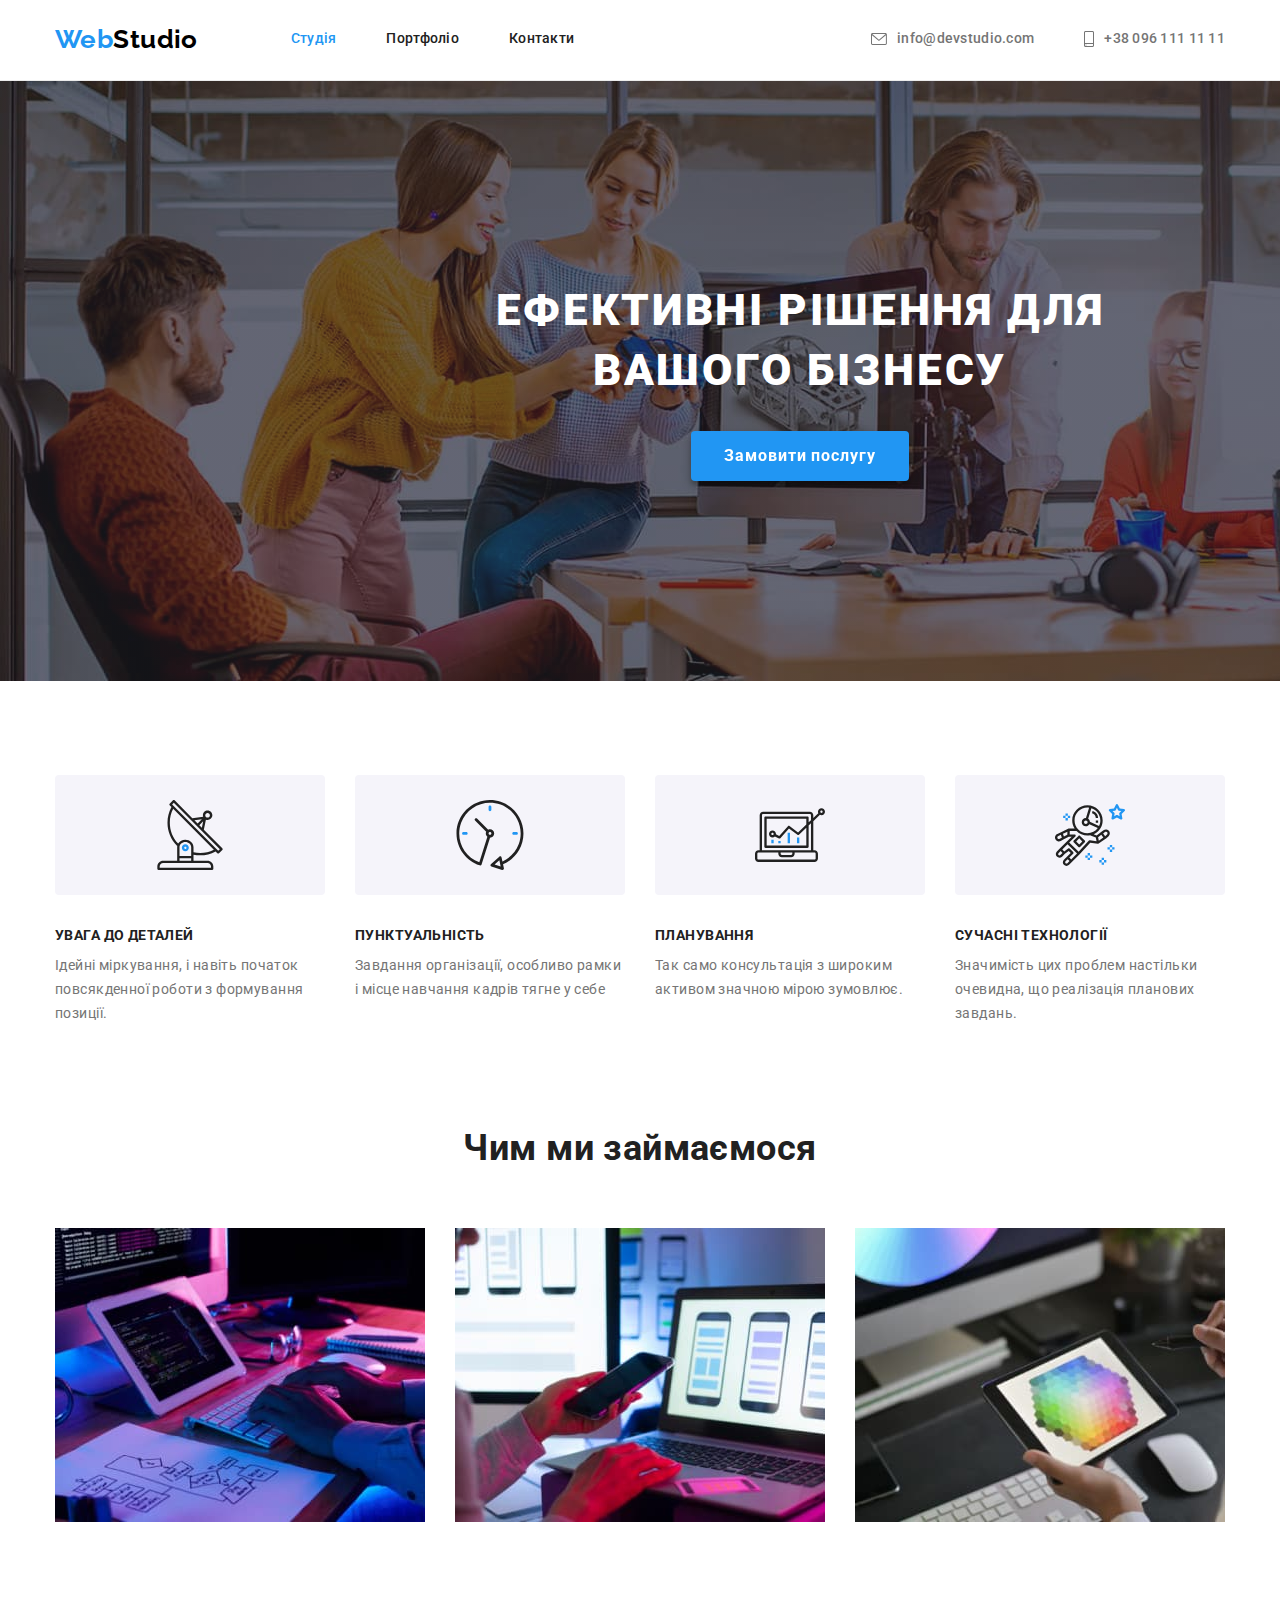
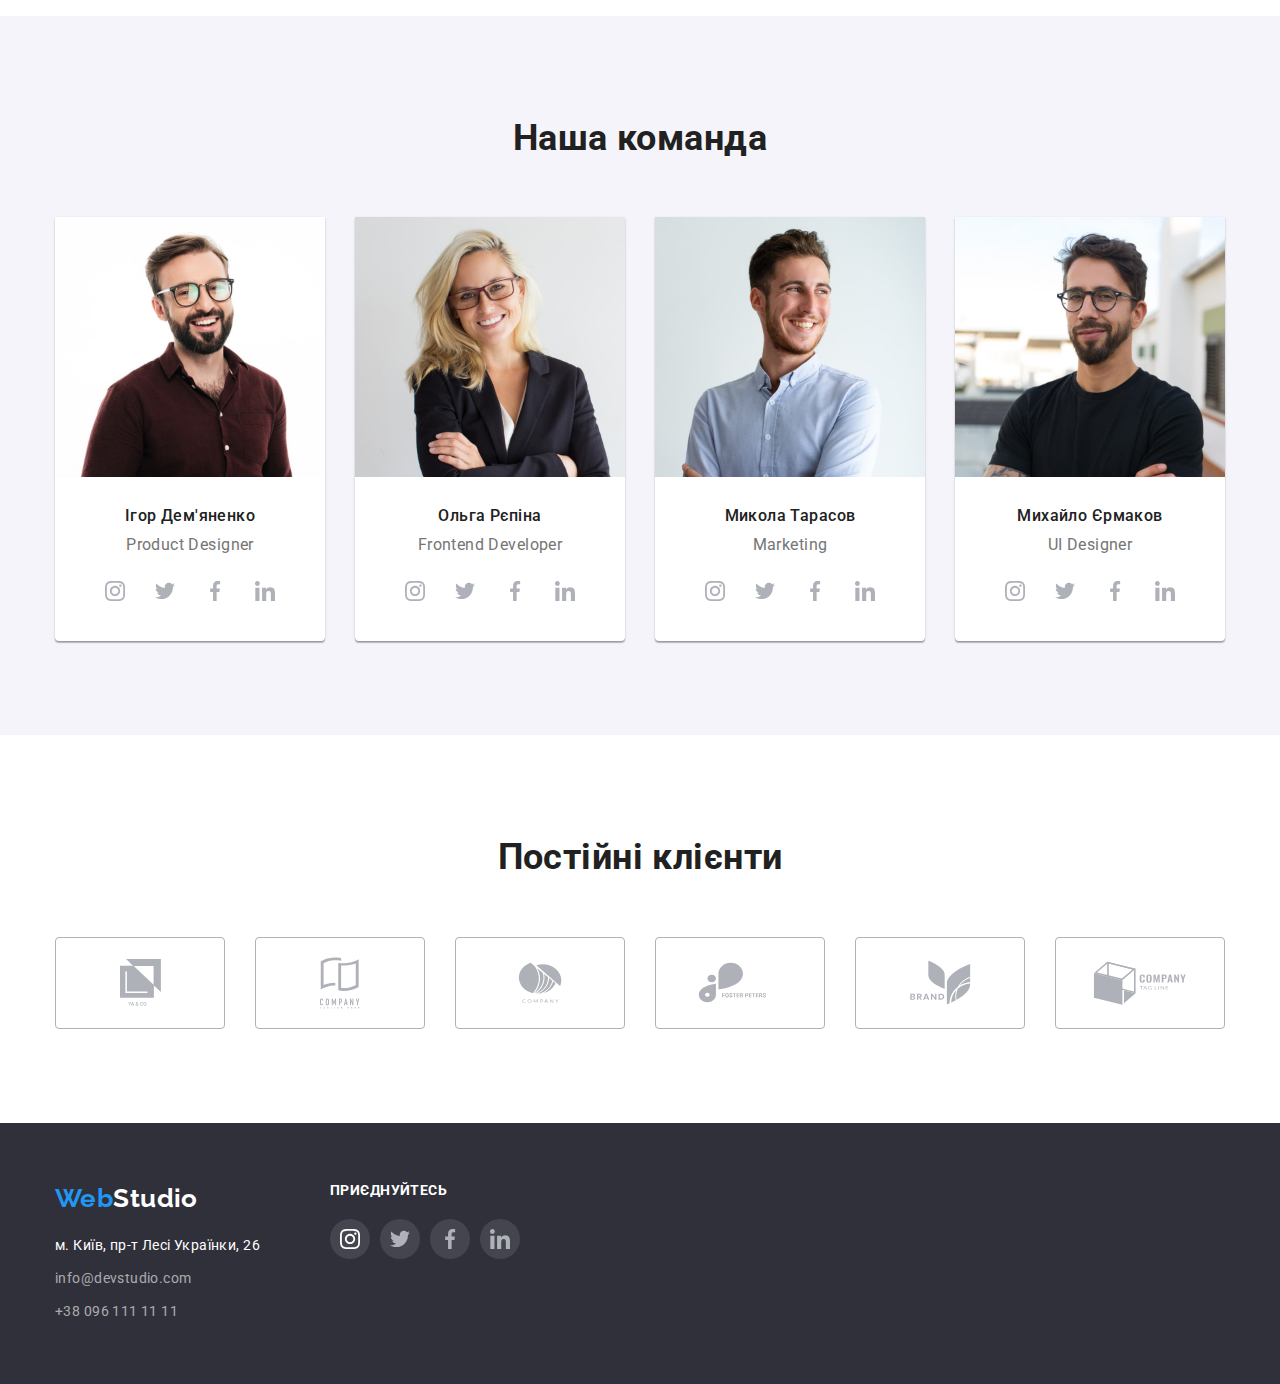
==== commit 1e738ad6: "Додає лінки соцмереж у команду і футер" ====
--- a/index.html
+++ b/index.html
@@ -73,16 +73,14 @@
         </div>
       </section>
 
-      <section class="section">
+      <section class="section features">
         <div class="container">
           <h2 class="section-title visually-hidden">Наші переваги</h2>
           <ul class="features list">
             <li class="features-item">
-              <svg class="features-img">
+              <svg class="features-img" width="70" height="70">
                 <use
                   href="./images/symbol-defs.svg#icon-satellite-features"
-                  width="70"
-                  height="70"
                 ></use>
               </svg>
               <h3 class="features-title">УВАГА ДО ДЕТАЛЕЙ</h3>
@@ -92,12 +90,8 @@
               </p>
             </li>
             <li class="features-item">
-              <svg class="features-img">
-                <use
-                  href="./images/symbol-defs.svg#icon-clock-features"
-                  width="70"
-                  height="70"
-                ></use>
+              <svg class="features-img" width="70" height="70">
+                <use href="./images/symbol-defs.svg#icon-clock-features"></use>
               </svg>
               <h3 class="features-title">ПУНКТУАЛЬНІСТЬ</h3>
               <p class="features-text">
@@ -106,11 +100,9 @@
               </p>
             </li>
             <li class="features-item">
-              <svg class="features-img">
+              <svg class="features-img" width="70" height="70">
                 <use
                   href="./images/symbol-defs.svg#icon-diagram-features"
-                  width="70"
-                  height="70"
                 ></use>
               </svg>
               <h3 class="features-title">ПЛАНУВАННЯ</h3>
@@ -119,11 +111,9 @@
               </p>
             </li>
             <li class="features-item">
-              <svg class="features-img">
+              <svg class="features-img" width="70" height="70">
                 <use
                   href="./images/symbol-defs.svg#icon-astronaut-features"
-                  width="70"
-                  height="70"
                 ></use>
               </svg>
               <h3 class="features-title">СУЧАСНІ ТЕХНОЛОГІЇ</h3>
@@ -182,44 +172,34 @@
                 <ul class="team-socials-list list">
                   <li class="social-item">
                     <a href="" class="social-link">
-                      <svg class="social-icon">
+                      <svg class="social-icon" width="20" height="20">
                         <use
                           href="./images/symbol-defs.svg#icon-instagram"
-                          width="20"
-                          height="20"
-                        ></use>
-                      </svg>
-                    </a>
-                  </li>
-                  <li class="social-item">
-                    <a href="" class="social-link">
-                      <svg class="social-icon">
-                        <use
-                          href="./images/symbol-defs.svg#icon-twitter"
-                          width="20"
-                          height="20"
-                        ></use>
-                      </svg>
-                    </a>
-                  </li>
-                  <li class="social-item">
-                    <a href="" class="social-link">
-                      <svg class="social-icon">
+                        ></use>
+                      </svg>
+                    </a>
+                  </li>
+                  <li class="social-item">
+                    <a href="" class="social-link">
+                      <svg class="social-icon" width="20" height="20">
+                        <use href="./images/symbol-defs.svg#icon-twitter"></use>
+                      </svg>
+                    </a>
+                  </li>
+                  <li class="social-item">
+                    <a href="" class="social-link">
+                      <svg class="social-icon" width="20" height="20">
                         <use
                           href="./images/symbol-defs.svg#icon-facebook"
-                          width="20"
-                          height="20"
-                        ></use>
-                      </svg>
-                    </a>
-                  </li>
-                  <li class="social-item">
-                    <a href="" class="social-link">
-                      <svg class="social-icon">
+                        ></use>
+                      </svg>
+                    </a>
+                  </li>
+                  <li class="social-item">
+                    <a href="" class="social-link">
+                      <svg class="social-icon" width="20" height="20">
                         <use
                           href="./images/symbol-defs.svg#icon-linkedin"
-                          width="20"
-                          height="20"
                         ></use>
                       </svg>
                     </a>
@@ -237,6 +217,42 @@
               <div class="team-card">
                 <h3 class="team-name">Ольга Рєпіна</h3>
                 <p class="team-title" lang="en">Frontend Developer</p>
+                <ul class="team-socials-list list">
+                  <li class="social-item">
+                    <a href="" class="social-link">
+                      <svg class="social-icon" width="20" height="20">
+                        <use
+                          href="./images/symbol-defs.svg#icon-instagram"
+                        ></use>
+                      </svg>
+                    </a>
+                  </li>
+                  <li class="social-item">
+                    <a href="" class="social-link">
+                      <svg class="social-icon" width="20" height="20">
+                        <use href="./images/symbol-defs.svg#icon-twitter"></use>
+                      </svg>
+                    </a>
+                  </li>
+                  <li class="social-item">
+                    <a href="" class="social-link">
+                      <svg class="social-icon" width="20" height="20">
+                        <use
+                          href="./images/symbol-defs.svg#icon-facebook"
+                        ></use>
+                      </svg>
+                    </a>
+                  </li>
+                  <li class="social-item">
+                    <a href="" class="social-link">
+                      <svg class="social-icon" width="20" height="20">
+                        <use
+                          href="./images/symbol-defs.svg#icon-linkedin"
+                        ></use>
+                      </svg>
+                    </a>
+                  </li>
+                </ul>
               </div>
             </li>
             <li class="team-item">
@@ -249,6 +265,42 @@
               <div class="team-card">
                 <h3 class="team-name">Микола Тарасов</h3>
                 <p class="team-title" lang="en">Marketing</p>
+                <ul class="team-socials-list list">
+                  <li class="social-item">
+                    <a href="" class="social-link">
+                      <svg class="social-icon" width="20" height="20">
+                        <use
+                          href="./images/symbol-defs.svg#icon-instagram"
+                        ></use>
+                      </svg>
+                    </a>
+                  </li>
+                  <li class="social-item">
+                    <a href="" class="social-link">
+                      <svg class="social-icon" width="20" height="20">
+                        <use href="./images/symbol-defs.svg#icon-twitter"></use>
+                      </svg>
+                    </a>
+                  </li>
+                  <li class="social-item">
+                    <a href="" class="social-link">
+                      <svg class="social-icon" width="20" height="20">
+                        <use
+                          href="./images/symbol-defs.svg#icon-facebook"
+                        ></use>
+                      </svg>
+                    </a>
+                  </li>
+                  <li class="social-item">
+                    <a href="" class="social-link">
+                      <svg class="social-icon" width="20" height="20">
+                        <use
+                          href="./images/symbol-defs.svg#icon-linkedin"
+                        ></use>
+                      </svg>
+                    </a>
+                  </li>
+                </ul>
               </div>
             </li>
             <li class="team-item">
@@ -261,6 +313,42 @@
               <div class="team-card">
                 <h3 class="team-name">Михайло Єрмаков</h3>
                 <p class="team-title" lang="en">UI Designer</p>
+                <ul class="team-socials-list list">
+                  <li class="social-item">
+                    <a href="" class="social-link">
+                      <svg class="social-icon" width="20" height="20">
+                        <use
+                          href="./images/symbol-defs.svg#icon-instagram"
+                        ></use>
+                      </svg>
+                    </a>
+                  </li>
+                  <li class="social-item">
+                    <a href="" class="social-link">
+                      <svg class="social-icon" width="20" height="20">
+                        <use href="./images/symbol-defs.svg#icon-twitter"></use>
+                      </svg>
+                    </a>
+                  </li>
+                  <li class="social-item">
+                    <a href="" class="social-link">
+                      <svg class="social-icon" width="20" height="20">
+                        <use
+                          href="./images/symbol-defs.svg#icon-facebook"
+                        ></use>
+                      </svg>
+                    </a>
+                  </li>
+                  <li class="social-item">
+                    <a href="" class="social-link">
+                      <svg class="social-icon" width="20" height="20">
+                        <use
+                          href="./images/symbol-defs.svg#icon-linkedin"
+                        ></use>
+                      </svg>
+                    </a>
+                  </li>
+                </ul>
               </div>
             </li>
           </ul>
@@ -320,35 +408,70 @@
 
     <!-- Футер -->
     <footer class="footer">
-      <div class="container">
-        <a href="./index.html" class="logo-footer link"
-          >Web<span class="logo-white">Studio</span></a
-        >
-        <address class="address">
-          <ul class="address-list list">
-            <li class="address-item">
-              <a
-                class="address-link primary link"
-                href="https://goo.gl/maps/5jb4CAZ57KKGYozQA"
-                target="_blank"
-                rel="noopener noreferrer nofollow"
-                >м. Київ, пр-т Лесі Українки, 26</a
-              >
-            </li>
-            <li class="address-item">
-              <a
-                class="address-link secondary link"
-                href="mailto:info@devstudio.com"
-                >info@devstudio.com</a
-              >
-            </li>
-            <li class="address-item">
-              <a class="address-link secondary link" href="tell:+380961111111"
-                >+38 096 111 11 11</a
-              >
-            </li>
-          </ul>
-        </address>
+      <div class="container footer-flex">
+        <div class="footer-address">
+          <a href="./index.html" class="logo-footer link"
+            >Web<span class="logo-white">Studio</span></a
+          >
+          <address class="address">
+            <ul class="address-list list">
+              <li class="address-item">
+                <a
+                  class="address-link primary link"
+                  href="https://goo.gl/maps/5jb4CAZ57KKGYozQA"
+                  target="_blank"
+                  rel="noopener noreferrer nofollow"
+                  >м. Київ, пр-т Лесі Українки, 26</a
+                >
+              </li>
+              <li class="address-item">
+                <a
+                  class="address-link secondary link"
+                  href="mailto:info@devstudio.com"
+                  >info@devstudio.com</a
+                >
+              </li>
+              <li class="address-item">
+                <a class="address-link secondary link" href="tell:+380961111111"
+                  >+38 096 111 11 11</a
+                >
+              </li>
+            </ul>
+          </address>
+        </div>
+        <div class="footer-socials">
+          <h3 class="footer-socials-title">Приєднуйтесь</h3>
+          <ul class="footer-socials-list list">
+            <li class="footer-social-item">
+              <a href="" class="footer-social-link">
+                <svg class="footer-social-icon" width="20" height="20">
+                  <use href="./images/symbol-defs.svg#icon-instagram"></use>
+                </svg>
+              </a>
+            </li>
+            <li class="footer-social-item">
+              <a href="" class="footer-social-link">
+                <svg class="footer-social-icon" width="20" height="20">
+                  <use href="./images/symbol-defs.svg#icon-twitter"></use>
+                </svg>
+              </a>
+            </li>
+            <li class="footer-social-item">
+              <a href="" class="footer-social-link">
+                <svg class="footer-social-icon" width="20" height="20">
+                  <use href="./images/symbol-defs.svg#icon-facebook"></use>
+                </svg>
+              </a>
+            </li>
+            <li class="footer-social-item">
+              <a href="" class="footer-social-link">
+                <svg class="footer-social-icon" width="20" height="20">
+                  <use href="./images/symbol-defs.svg#icon-linkedin"></use>
+                </svg>
+              </a>
+            </li>
+          </ul>
+        </div>
       </div>
     </footer>
   </body>
--- a/css/styles.css
+++ b/css/styles.css
@@ -16,9 +16,9 @@
   --social-links-color: #afb1b8;
 }
 
-* {
+/* * {
   outline: 1px solid tomato;
-}
+} */
 
 body {
   background-color: var(--header-bg);
@@ -343,16 +343,24 @@
 }
 
 .social-link {
-  display: block;
+  display: inline-flex;
+  justify-content: center;
+  align-items: center;
   width: 40px;
   height: 40px;
-  padding: 12px;
   border-radius: 50%;
+  background-color: var(--header-bg);
+  color: var(--client-section-grey);
 }
 
 .social-icon {
-  width: 20px;
-  height: 20px;
+  --icon-color: currentColor;
+}
+
+.social-link:hover,
+.social-link:focus {
+  background-color: var(--accent-color);
+  color: var(--header-bg);
 }
 
 /* клієнти */
@@ -471,6 +479,12 @@
   background-color: var(--footer-bg);
 }
 
+.footer-flex {
+  display: flex;
+  gap: 70px;
+  /* align-items: flex-start; */
+}
+
 .logo-footer {
   display: block;
   margin-bottom: 20px;
@@ -512,3 +526,37 @@
 .address-link.secondary:focus {
   color: var(--accent-color);
 }
+
+.footer-socials-title {
+  margin-bottom: 20px;
+  color: var(--header-bg);
+  font-size: 14px;
+  line-height: 1.14;
+  text-transform: uppercase;
+}
+
+.footer-socials-list {
+  display: flex;
+  gap: 10px;
+  justify-content: center;
+}
+
+.footer-social-link {
+  display: inline-flex;
+  justify-content: center;
+  align-items: center;
+  width: 40px;
+  height: 40px;
+  border-radius: 50%;
+  background-color: rgba(255, 255, 255, 0.1);
+  color: var(--header-bg);
+}
+
+.footer-social-icon {
+  --icon-color: currentColor;
+}
+
+.footer-social-link:hover,
+.footer-social-link:focus {
+  background-color: var(--accent-color);
+}
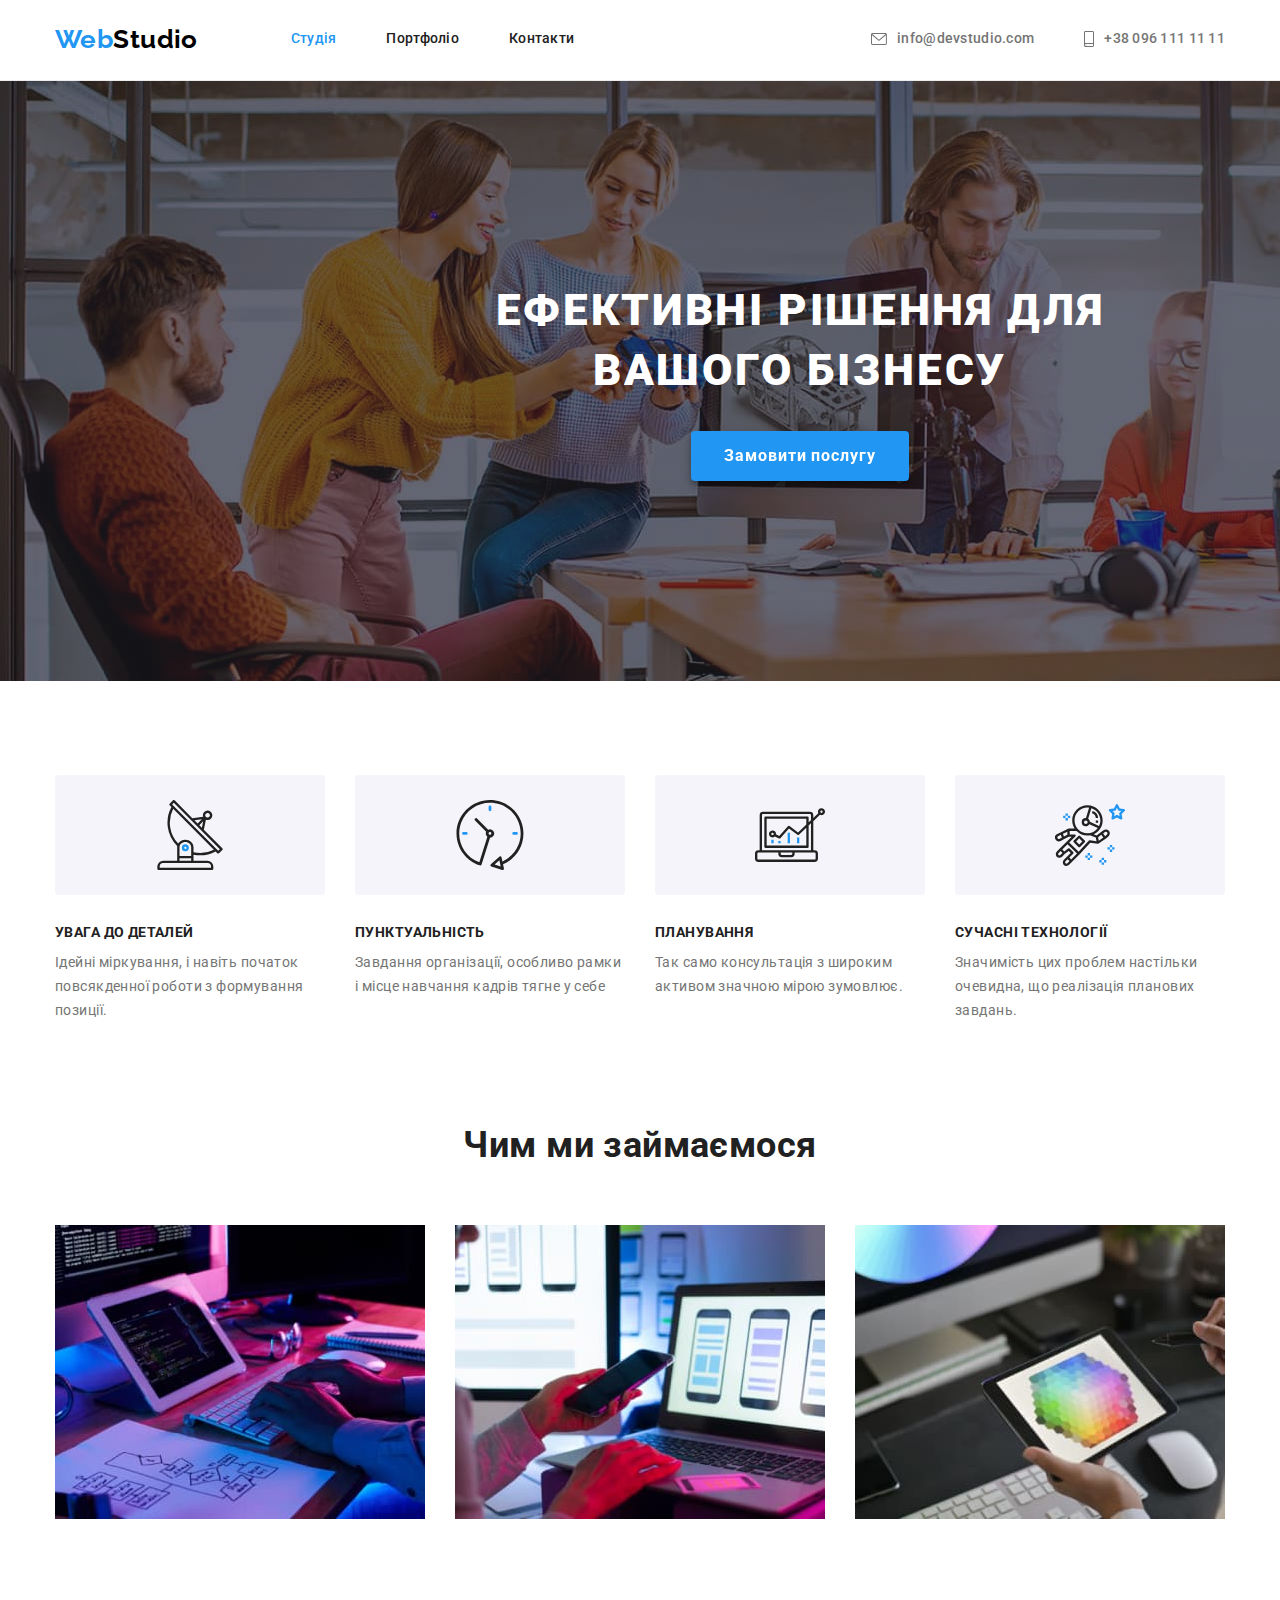
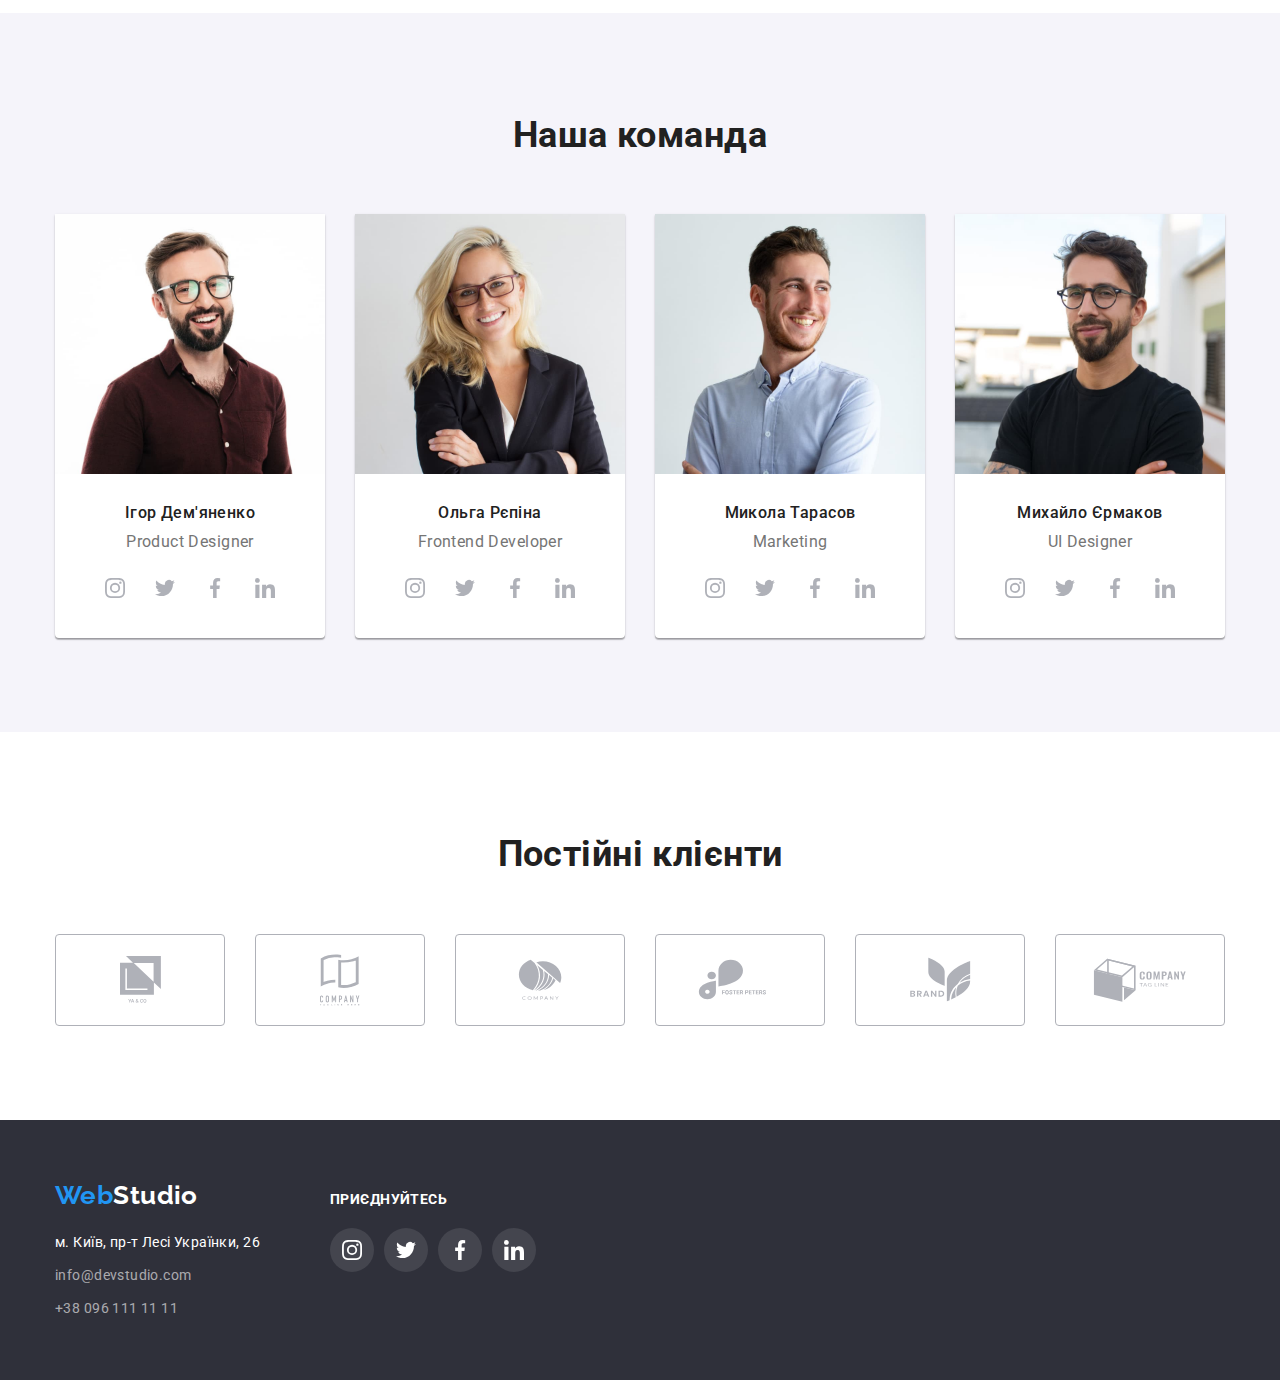
==== commit d03e976f: "Виправляє помилки" ====
--- a/index.html
+++ b/index.html
@@ -65,12 +65,8 @@
     <!-- Основний і унікальний контент -->
     <main>
       <section class="hero">
-        <div class="hero-image">
-          <h1 class="hero-title">Ефективні рішення для вашого бізнесу</h1>
-          <button type="button" class="btn hero-button">
-            Замовити послугу
-          </button>
-        </div>
+        <h1 class="hero-title">Ефективні рішення для вашого бізнесу</h1>
+        <button type="button" class="btn hero-button">Замовити послугу</button>
       </section>
 
       <section class="section features">
@@ -78,11 +74,13 @@
           <h2 class="section-title visually-hidden">Наші переваги</h2>
           <ul class="features list">
             <li class="features-item">
-              <svg class="features-img" width="70" height="70">
-                <use
-                  href="./images/symbol-defs.svg#icon-satellite-features"
-                ></use>
-              </svg>
+              <div class="features-pic">
+                <svg class="features-icon" width="70" height="70">
+                  <use
+                    href="./images/symbol-defs.svg#icon-satellite-features"
+                  ></use>
+                </svg>
+              </div>
               <h3 class="features-title">УВАГА ДО ДЕТАЛЕЙ</h3>
               <p class="features-text">
                 Ідейні міркування, і навіть початок повсякденної роботи з
@@ -90,9 +88,13 @@
               </p>
             </li>
             <li class="features-item">
-              <svg class="features-img" width="70" height="70">
-                <use href="./images/symbol-defs.svg#icon-clock-features"></use>
-              </svg>
+              <div class="features-pic">
+                <svg class="features-icon" width="70" height="70">
+                  <use
+                    href="./images/symbol-defs.svg#icon-clock-features"
+                  ></use>
+                </svg>
+              </div>
               <h3 class="features-title">ПУНКТУАЛЬНІСТЬ</h3>
               <p class="features-text">
                 Завдання організації, особливо рамки і місце навчання кадрів
@@ -100,22 +102,26 @@
               </p>
             </li>
             <li class="features-item">
-              <svg class="features-img" width="70" height="70">
-                <use
-                  href="./images/symbol-defs.svg#icon-diagram-features"
-                ></use>
-              </svg>
+              <div class="features-pic">
+                <svg class="features-icon" width="70" height="70">
+                  <use
+                    href="./images/symbol-defs.svg#icon-diagram-features"
+                  ></use>
+                </svg>
+              </div>
               <h3 class="features-title">ПЛАНУВАННЯ</h3>
               <p class="features-text">
                 Так само консультація з широким активом значною мірою зумовлює.
               </p>
             </li>
             <li class="features-item">
-              <svg class="features-img" width="70" height="70">
-                <use
-                  href="./images/symbol-defs.svg#icon-astronaut-features"
-                ></use>
-              </svg>
+              <div class="features-pic">
+                <svg class="features-icon" width="70" height="70">
+                  <use
+                    href="./images/symbol-defs.svg#icon-astronaut-features"
+                  ></use>
+                </svg>
+              </div>
               <h3 class="features-title">СУЧАСНІ ТЕХНОЛОГІЇ</h3>
               <p class="features-text">
                 Значимість цих проблем настільки очевидна, що реалізація
--- a/css/styles.css
+++ b/css/styles.css
@@ -53,8 +53,18 @@
   padding-left: 0;
 }
 
+button {
+  cursor: pointer;
+}
+
+address {
+  font-style: normal;
+}
+
 img {
   display: block;
+  max-width: 100%;
+  height: auto;
 }
 
 .list {
@@ -87,7 +97,6 @@
   font-family: inherit;
   font-size: 16px;
   text-align: center;
-  cursor: pointer;
 }
 
 .section {
@@ -195,17 +204,14 @@
 /* секція hero */
 
 .hero {
-  background-color: var(--hero-bg);
   text-align: center;
-}
-
-.hero-image {
   background-image: linear-gradient(
       to right,
       var(--hero-bg-gradient),
       var(--hero-bg-gradient)
     ),
     url(../images/hero-bg-image.jpg);
+  background-color: var(--hero-bg);
   width: 1600px;
   background-size: contain;
   background-repeat: no-repeat;
@@ -262,15 +268,17 @@
 }
 
 .features-item {
-  max-width: 270px;
-}
-
-.features-img {
+  flex-basis: calc((100%-90px) / 4);
+}
+
+.features-pic {
+  display: flex;
+  justify-content: center;
+  align-items: center;
   width: 270px;
   height: 120px;
   background: #f5f4fa;
   border-radius: 4px;
-  padding: 25px 100px;
   margin-bottom: 30px;
 }
 
@@ -422,6 +430,8 @@
 
 .projects-button:hover,
 .projects-button:focus {
+  background-color: var(--accent-color);
+  color: var(--header-bg);
   box-shadow: 0px 4px 4px rgba(0, 0, 0, 0.25);
 }
 
@@ -437,17 +447,17 @@
 }
 
 .project-item {
-  flex-basis: ((100%-60px)-3);
-}
-
-.project-item:hover,
-.project-item:focus {
-  filter: drop-shadow(0px 4px 4px rgba(0, 0, 0, 0.25))
-    drop-shadow(0px 4px 4px rgba(0, 0, 0, 0.25));
+  flex-basis: calc((100% - 60px) / 3);
 }
 
 .project-link {
   display: block;
+}
+
+.project-link:hover,
+.project-link:focus {
+  box-shadow: 0px 1px 1px rgba(0, 0, 0, 0.12), 0px 4px 4px rgba(0, 0, 0, 0.06),
+    1px 4px 6px rgba(0, 0, 0, 0.16);
 }
 
 .project-description {
@@ -482,7 +492,7 @@
 .footer-flex {
   display: flex;
   gap: 70px;
-  /* align-items: flex-start; */
+  align-items: baseline;
 }
 
 .logo-footer {
@@ -545,8 +555,8 @@
   display: inline-flex;
   justify-content: center;
   align-items: center;
-  width: 40px;
-  height: 40px;
+  width: 44px;
+  height: 44px;
   border-radius: 50%;
   background-color: rgba(255, 255, 255, 0.1);
   color: var(--header-bg);
